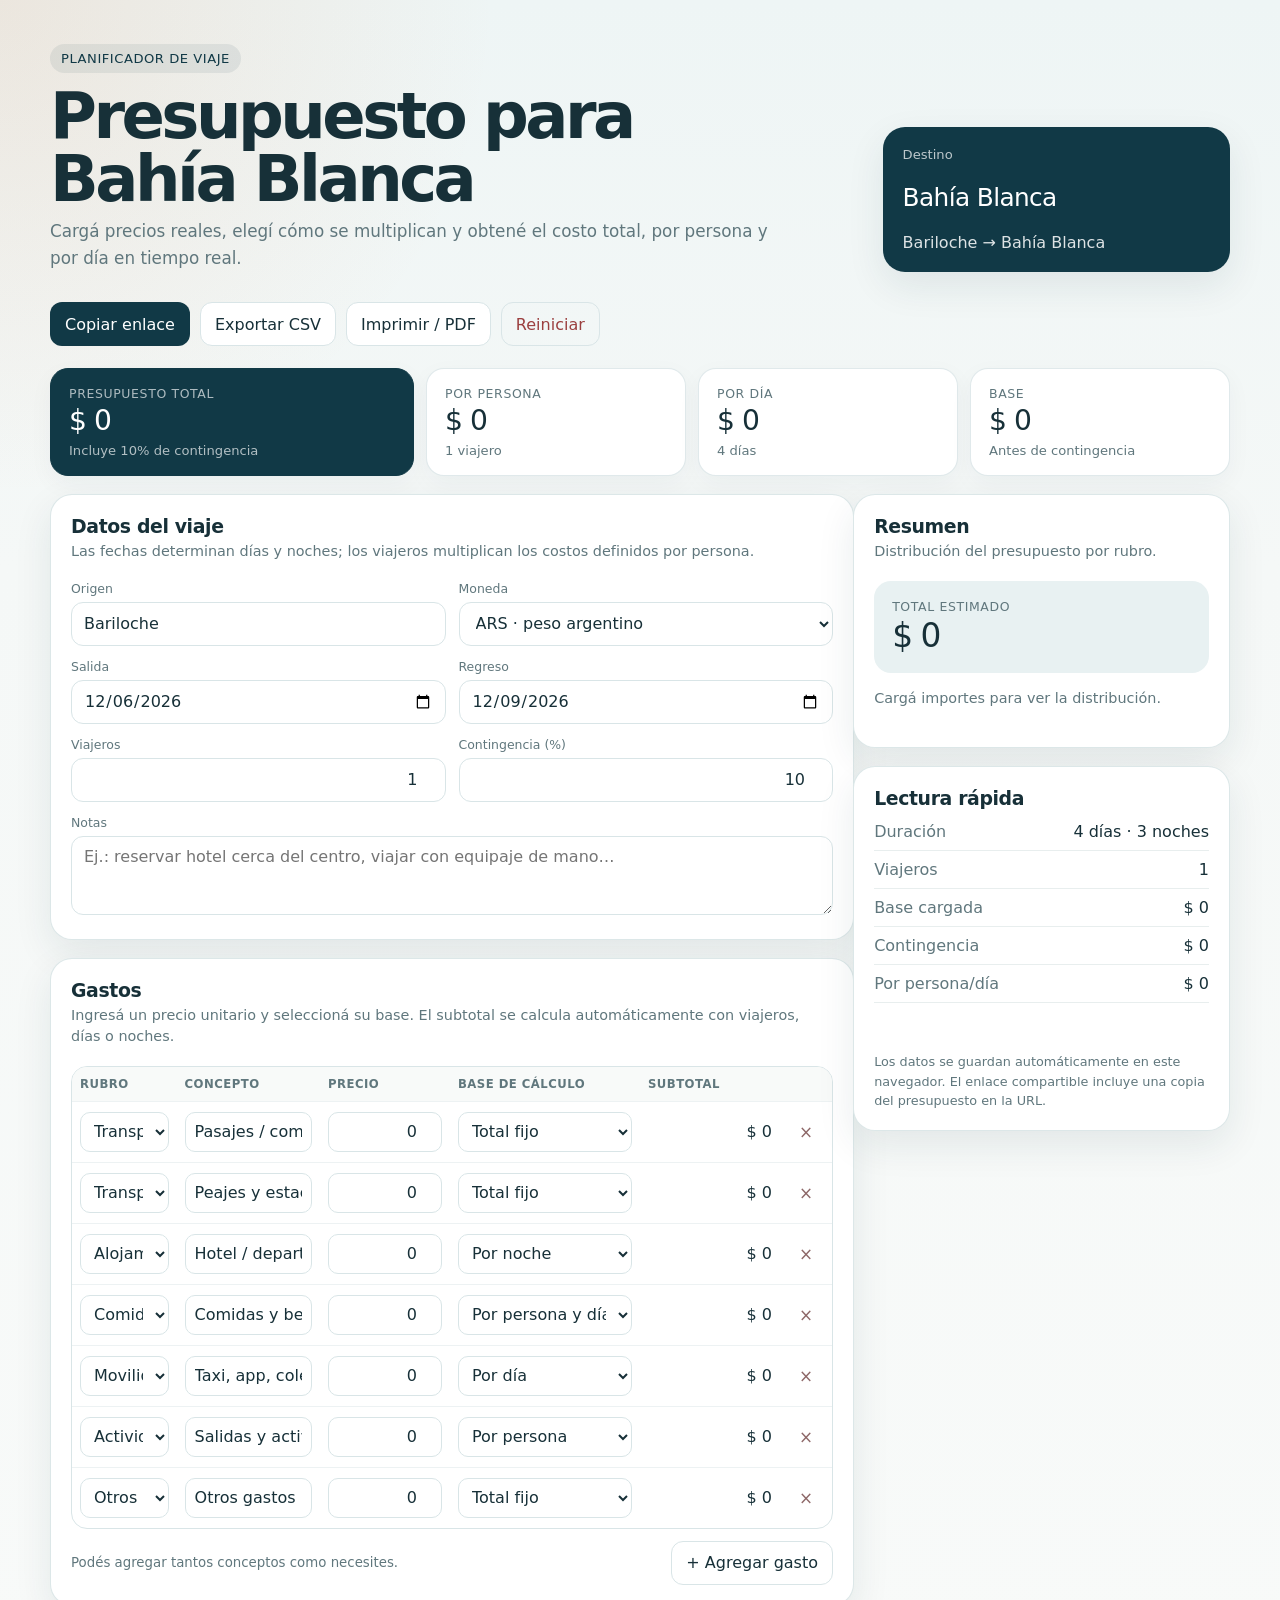
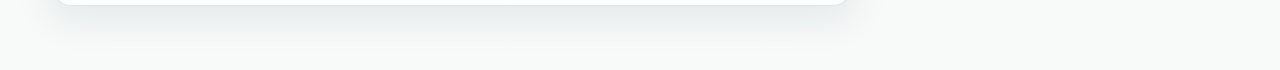
==== viaje-bahia-blanca/index.html @ 4566de20 "Add Bahía Blanca travel budget planner" ====
<!doctype html>
<html lang="es">
<head>
  <meta charset="utf-8" />
  <meta name="viewport" content="width=device-width, initial-scale=1" />
  <meta name="theme-color" content="#113946" />
  <title>Presupuesto de viaje · Bahía Blanca</title>
  <style>
    :root {
      --ink: #173038;
      --muted: #60777d;
      --line: #d9e5e7;
      --paper: #f5f8f7;
      --card: #ffffff;
      --brand: #113946;
      --accent: #d98244;
      --soft: #e8f1f2;
      --ok: #28745f;
      --danger: #9b3f3f;
      --shadow: 0 14px 38px rgba(17, 57, 70, .09);
      --radius: 22px;
    }
    * { box-sizing: border-box; }
    html { scroll-behavior: smooth; }
    body {
      margin: 0;
      font-family: Inter, ui-sans-serif, system-ui, -apple-system, BlinkMacSystemFont, "Segoe UI", sans-serif;
      color: var(--ink);
      background:
        radial-gradient(circle at 0 0, rgba(217,130,68,.13), transparent 31rem),
        linear-gradient(180deg, #eef5f5 0%, var(--paper) 34%, #f8faf9 100%);
      min-height: 100vh;
    }
    button, input, select, textarea { font: inherit; }
    button, input, select { min-height: 44px; }
    input, select, textarea {
      width: 100%;
      border: 1px solid var(--line);
      border-radius: 12px;
      padding: 10px 12px;
      color: var(--ink);
      background: #fff;
      outline: none;
      transition: border-color .15s ease, box-shadow .15s ease;
    }
    input:focus, select:focus, textarea:focus {
      border-color: #7ea7af;
      box-shadow: 0 0 0 3px rgba(126,167,175,.18);
    }
    input[type="number"] { text-align: right; }
    .page { width: min(1180px, calc(100% - 28px)); margin: 0 auto; }
    header { padding: 44px 0 26px; }
    .hero { display: grid; grid-template-columns: 1.4fr .6fr; gap: 22px; align-items: end; }
    .eyebrow { display: inline-flex; align-items: center; gap: 8px; padding: 7px 11px; border-radius: 999px; background: rgba(17,57,70,.08); color: var(--brand); font-size: .82rem; letter-spacing: .04em; text-transform: uppercase; }
    h1 { margin: 12px 0 8px; max-width: 760px; font-size: clamp(2.15rem, 5vw, 4.35rem); line-height: .98; letter-spacing: -.055em; font-weight: 720; }
    .lead { margin: 0; max-width: 730px; color: var(--muted); font-size: 1.05rem; line-height: 1.6; }
    .destination-card { background: var(--brand); color: white; border-radius: var(--radius); padding: 20px; min-height: 145px; display: flex; flex-direction: column; justify-content: space-between; box-shadow: var(--shadow); }
    .destination-card .small { color: rgba(255,255,255,.72); font-size: .82rem; }
    .destination-card .place { font-size: 1.55rem; letter-spacing: -.025em; }
    .destination-card .route { color: rgba(255,255,255,.86); }
    .toolbar { display: flex; flex-wrap: wrap; gap: 10px; margin: 4px 0 22px; }
    .btn { border: 1px solid transparent; border-radius: 12px; padding: 10px 14px; cursor: pointer; background: var(--brand); color: #fff; transition: transform .12s ease, opacity .12s ease, background .12s ease; }
    .btn:hover { transform: translateY(-1px); }
    .btn.secondary { background: #fff; color: var(--ink); border-color: var(--line); }
    .btn.ghost { background: transparent; color: var(--muted); border-color: var(--line); }
    .btn.danger { color: var(--danger); }
    main { padding-bottom: 64px; }
    .summary-grid { display: grid; grid-template-columns: 1.4fr repeat(3, 1fr); gap: 12px; margin-bottom: 18px; }
    .metric { background: var(--card); border: 1px solid rgba(217,229,231,.82); border-radius: 18px; padding: 17px 18px; box-shadow: 0 8px 24px rgba(17,57,70,.045); }
    .metric.primary { background: var(--brand); color: white; border-color: var(--brand); }
    .metric .label { font-size: .78rem; color: var(--muted); margin-bottom: 5px; text-transform: uppercase; letter-spacing: .05em; }
    .metric.primary .label { color: rgba(255,255,255,.66); }
    .metric .value { font-size: clamp(1.35rem, 2.2vw, 2rem); letter-spacing: -.035em; line-height: 1.1; font-variant-numeric: tabular-nums; }
    .metric .sub { margin-top: 6px; color: var(--muted); font-size: .82rem; }
    .metric.primary .sub { color: rgba(255,255,255,.68); }
    .layout { display: grid; grid-template-columns: minmax(0, 1.5fr) minmax(300px, .72fr); gap: 18px; align-items: start; }
    .stack { display: grid; gap: 18px; }
    .panel { background: var(--card); border: 1px solid rgba(217,229,231,.92); border-radius: var(--radius); padding: 20px; box-shadow: var(--shadow); }
    .panel h2 { margin: 0 0 4px; font-size: 1.18rem; letter-spacing: -.02em; }
    .panel .hint { margin: 0 0 18px; color: var(--muted); font-size: .9rem; line-height: 1.5; }
    .form-grid { display: grid; grid-template-columns: repeat(2, minmax(0, 1fr)); gap: 13px; }
    .field label { display: block; margin: 0 0 6px; font-size: .78rem; color: var(--muted); }
    .field.full { grid-column: 1 / -1; }
    .expense-table { overflow-x: auto; border: 1px solid var(--line); border-radius: 16px; }
    table { border-collapse: collapse; width: 100%; min-width: 760px; }
    th, td { padding: 10px 8px; border-bottom: 1px solid #edf2f3; vertical-align: middle; }
    th { text-align: left; color: var(--muted); font-size: .73rem; letter-spacing: .04em; text-transform: uppercase; background: #f8faf9; }
    tbody tr:last-child td { border-bottom: 0; }
    td.amount { width: 130px; }
    td.base { width: 190px; }
    td.result { width: 140px; text-align: right; font-variant-numeric: tabular-nums; white-space: nowrap; }
    td.remove { width: 48px; text-align: center; }
    .row-input { min-height: 40px; padding: 8px 9px; border-radius: 10px; }
    .remove-btn { width: 36px; height: 36px; min-height: 36px; border: 0; border-radius: 10px; background: transparent; color: #8d6767; cursor: pointer; font-size: 1.05rem; }
    .remove-btn:hover { background: #fff1f1; }
    .category-row { display: grid; grid-template-columns: 1fr auto; align-items: center; gap: 10px; padding: 9px 0; border-bottom: 1px solid #edf2f3; }
    .category-row:last-child { border-bottom: 0; }
    .category-label { display: flex; gap: 9px; align-items: center; }
    .dot { width: 8px; height: 8px; border-radius: 50%; background: var(--accent); flex: 0 0 auto; }
    .category-amount { font-variant-numeric: tabular-nums; }
    .sticky { position: sticky; top: 14px; }
    .total-block { padding: 18px; border-radius: 17px; background: var(--soft); margin-bottom: 15px; }
    .total-block .caption { color: var(--muted); font-size: .78rem; text-transform: uppercase; letter-spacing: .05em; }
    .total-block .big { margin-top: 3px; font-size: 2.05rem; letter-spacing: -.045em; font-variant-numeric: tabular-nums; }
    .split { display: flex; justify-content: space-between; gap: 14px; padding: 9px 0; border-bottom: 1px solid #e8eeee; }
    .split:last-child { border-bottom: 0; }
    .split span:first-child { color: var(--muted); }
    .split span:last-child { text-align: right; font-variant-numeric: tabular-nums; }
    .status { margin-top: 12px; min-height: 21px; color: var(--ok); font-size: .82rem; }
    .footnote { margin: 16px 0 0; color: var(--muted); font-size: .8rem; line-height: 1.5; }
    .add-row { display: flex; justify-content: space-between; gap: 10px; align-items: center; margin-top: 12px; }
    .add-row small { color: var(--muted); }
    @media (max-width: 860px) {
      header { padding-top: 28px; }
      .hero, .layout { grid-template-columns: 1fr; }
      .summary-grid { grid-template-columns: repeat(2, 1fr); }
      .metric.primary { grid-column: span 2; }
      .sticky { position: static; }
      .destination-card { min-height: 120px; }
    }
    @media (max-width: 560px) {
      .page { width: min(100% - 18px, 1180px); }
      .summary-grid { grid-template-columns: 1fr 1fr; gap: 8px; }
      .metric { padding: 14px; }
      .panel { padding: 15px; border-radius: 18px; }
      .form-grid { grid-template-columns: 1fr; }
      .field.full { grid-column: auto; }
      h1 { font-size: 2.55rem; }
      .toolbar { display: grid; grid-template-columns: repeat(2, 1fr); }
      .toolbar .btn { width: 100%; }
    }
    @media print {
      body { background: white; }
      header { padding-top: 12px; }
      .page { width: 100%; }
      .toolbar, .add-row, .remove { display: none !important; }
      .panel, .metric, .destination-card { box-shadow: none; break-inside: avoid; }
      .layout { grid-template-columns: 1.45fr .75fr; }
      .sticky { position: static; }
    }
  </style>
</head>
<body>
  <header class="page">
    <div class="hero">
      <div>
        <div class="eyebrow">Planificador de viaje</div>
        <h1>Presupuesto para Bahía Blanca</h1>
        <p class="lead">Cargá precios reales, elegí cómo se multiplican y obtené el costo total, por persona y por día en tiempo real.</p>
      </div>
      <div class="destination-card" aria-label="Destino del viaje">
        <span class="small">Destino</span>
        <span class="place">Bahía Blanca</span>
        <span class="route" id="routePreview">Bariloche → Bahía Blanca</span>
      </div>
    </div>
  </header>
  <main class="page">
    <div class="toolbar" aria-label="Acciones del presupuesto">
      <button class="btn" id="shareBtn" type="button">Copiar enlace</button>
      <button class="btn secondary" id="exportBtn" type="button">Exportar CSV</button>
      <button class="btn secondary" id="printBtn" type="button">Imprimir / PDF</button>
      <button class="btn ghost danger" id="resetBtn" type="button">Reiniciar</button>
    </div>
    <section class="summary-grid" aria-label="Resumen rápido">
      <div class="metric primary"><div class="label">Presupuesto total</div><div class="value" id="summaryTotal">$ 0</div><div class="sub" id="summaryContingency">Incluye 10% de contingencia</div></div>
      <div class="metric"><div class="label">Por persona</div><div class="value" id="summaryPerPerson">$ 0</div><div class="sub" id="summaryPeople">1 viajero</div></div>
      <div class="metric"><div class="label">Por día</div><div class="value" id="summaryPerDay">$ 0</div><div class="sub" id="summaryDays">1 día</div></div>
      <div class="metric"><div class="label">Base</div><div class="value" id="summaryBase">$ 0</div><div class="sub">Antes de contingencia</div></div>
    </section>
    <div class="layout">
      <div class="stack">
        <section class="panel">
          <h2>Datos del viaje</h2>
          <p class="hint">Las fechas determinan días y noches; los viajeros multiplican los costos definidos por persona.</p>
          <div class="form-grid">
            <div class="field"><label for="origin">Origen</label><input id="origin" value="Bariloche" autocomplete="off" /></div>
            <div class="field"><label for="currency">Moneda</label><select id="currency"><option value="ARS">ARS · peso argentino</option><option value="USD">USD · dólar</option></select></div>
            <div class="field"><label for="startDate">Salida</label><input id="startDate" type="date" /></div>
            <div class="field"><label for="endDate">Regreso</label><input id="endDate" type="date" /></div>
            <div class="field"><label for="travelers">Viajeros</label><input id="travelers" type="number" min="1" step="1" value="1" /></div>
            <div class="field"><label for="contingency">Contingencia (%)</label><input id="contingency" type="number" min="0" max="100" step="1" value="10" /></div>
            <div class="field full"><label for="notes">Notas</label><textarea id="notes" rows="3" placeholder="Ej.: reservar hotel cerca del centro, viajar con equipaje de mano…"></textarea></div>
          </div>
        </section>
        <section class="panel">
          <h2>Gastos</h2>
          <p class="hint">Ingresá un precio unitario y seleccioná su base. El subtotal se calcula automáticamente con viajeros, días o noches.</p>
          <div class="expense-table"><table><thead><tr><th>Rubro</th><th>Concepto</th><th>Precio</th><th>Base de cálculo</th><th>Subtotal</th><th aria-label="Eliminar"></th></tr></thead><tbody id="expenseBody"></tbody></table></div>
          <div class="add-row"><small>Podés agregar tantos conceptos como necesites.</small><button class="btn secondary" id="addExpenseBtn" type="button">+ Agregar gasto</button></div>
        </section>
      </div>
      <aside class="stack sticky">
        <section class="panel">
          <h2>Resumen</h2><p class="hint">Distribución del presupuesto por rubro.</p>
          <div class="total-block"><div class="caption">Total estimado</div><div class="big" id="sideTotal">$ 0</div></div>
          <div id="categoryBreakdown"></div>
        </section>
        <section class="panel">
          <h2>Lectura rápida</h2>
          <div class="split"><span>Duración</span><span id="durationText">1 día · 0 noches</span></div>
          <div class="split"><span>Viajeros</span><span id="peopleText">1</span></div>
          <div class="split"><span>Base cargada</span><span id="baseText">$ 0</span></div>
          <div class="split"><span>Contingencia</span><span id="contingencyText">$ 0</span></div>
          <div class="split"><span>Por persona/día</span><span id="perPersonDayText">$ 0</span></div>
          <div class="status" id="status" role="status" aria-live="polite"></div>
          <p class="footnote">Los datos se guardan automáticamente en este navegador. El enlace compartible incluye una copia del presupuesto en la URL.</p>
        </section>
      </aside>
    </div>
  </main>
  <script>
    (() => {
      const STORAGE_KEY = 'bahiaBudgetV1';
      const CATEGORIES = ['Transporte', 'Alojamiento', 'Comidas', 'Movilidad local', 'Actividades', 'Compras', 'Otros'];
      const BASES = [['total', 'Total fijo'], ['person', 'Por persona'], ['day', 'Por día'], ['night', 'Por noche'], ['personDay', 'Por persona y día'], ['personNight', 'Por persona y noche']];
      const defaultExpenses = () => [
        item('Transporte', 'Pasajes / combustible ida y vuelta', 0, 'total'), item('Transporte', 'Peajes y estacionamiento', 0, 'total'),
        item('Alojamiento', 'Hotel / departamento', 0, 'night'), item('Comidas', 'Comidas y bebidas', 0, 'personDay'),
        item('Movilidad local', 'Taxi, app, colectivo o combustible', 0, 'day'), item('Actividades', 'Salidas y actividades', 0, 'person'), item('Otros', 'Otros gastos', 0, 'total')
      ];
      function item(category, name, price, basis) { return { id: cryptoId(), category, name, price, basis }; }
      function cryptoId() { if (window.crypto && crypto.getRandomValues) { const arr = new Uint32Array(2); crypto.getRandomValues(arr); return [...arr].map(n => n.toString(36)).join(''); } return Math.random().toString(36).slice(2) + Date.now().toString(36); }
      function isoLocal(date) { const y = date.getFullYear(); const m = String(date.getMonth() + 1).padStart(2, '0'); const d = String(date.getDate()).padStart(2, '0'); return `${y}-${m}-${d}`; }
      function makeDefaultState() { const start = new Date(); const end = new Date(); end.setDate(end.getDate() + 3); return { origin: 'Bariloche', destination: 'Bahía Blanca', currency: 'ARS', startDate: isoLocal(start), endDate: isoLocal(end), travelers: 1, contingency: 10, notes: '', expenses: defaultExpenses() }; }
      let state = loadState();
      const el = id => document.getElementById(id);
      const refs = { origin: el('origin'), currency: el('currency'), startDate: el('startDate'), endDate: el('endDate'), travelers: el('travelers'), contingency: el('contingency'), notes: el('notes'), body: el('expenseBody'), status: el('status') };
      function parseSharedState() { if (!location.hash.startsWith('#b=')) return null; try { const encoded = location.hash.slice(3).replace(/-/g, '+').replace(/_/g, '/'); const json = decodeURIComponent(escape(atob(encoded))); return sanitizeState(JSON.parse(json)); } catch { return null; } }
      function loadState() { const shared = parseSharedState(); if (shared) return shared; try { const saved = localStorage.getItem(STORAGE_KEY); if (saved) return sanitizeState(JSON.parse(saved)); } catch {} return makeDefaultState(); }
      function sanitizeState(raw) { const d = makeDefaultState(); if (!raw || typeof raw !== 'object') return d; const expenses = Array.isArray(raw.expenses) ? raw.expenses.map(x => ({ id: String(x.id || cryptoId()), category: CATEGORIES.includes(x.category) ? x.category : 'Otros', name: String(x.name || 'Gasto'), price: Math.max(0, finite(x.price, 0)), basis: BASES.some(b => b[0] === x.basis) ? x.basis : 'total' })) : d.expenses; return { origin: String(raw.origin || d.origin), destination: 'Bahía Blanca', currency: raw.currency === 'USD' ? 'USD' : 'ARS', startDate: validDateString(raw.startDate) ? raw.startDate : d.startDate, endDate: validDateString(raw.endDate) ? raw.endDate : d.endDate, travelers: Math.max(1, Math.round(finite(raw.travelers, 1))), contingency: Math.min(100, Math.max(0, finite(raw.contingency, 10))), notes: String(raw.notes || ''), expenses }; }
      function validDateString(v) { return /^\d{4}-\d{2}-\d{2}$/.test(String(v || '')); }
      function finite(v, fallback) { const n = Number(v); return Number.isFinite(n) ? n : fallback; }
      function tripUnits() { const start = new Date(`${state.startDate}T12:00:00`); const end = new Date(`${state.endDate}T12:00:00`); let nights = Math.round((end - start) / 86400000); if (!Number.isFinite(nights) || nights < 0) nights = 0; return { nights, days: Math.max(1, nights + 1), travelers: Math.max(1, state.travelers) }; }
      function multiplier(basis, units) { return ({ total: 1, person: units.travelers, day: units.days, night: units.nights, personDay: units.travelers * units.days, personNight: units.travelers * units.nights })[basis] ?? 1; }
      function calculate() { const units = tripUnits(); const rows = state.expenses.map(x => ({ ...x, subtotal: finite(x.price, 0) * multiplier(x.basis, units) })); const base = rows.reduce((s, x) => s + x.subtotal, 0); const contingencyAmount = base * (state.contingency / 100); const total = base + contingencyAmount; const categories = Object.fromEntries(CATEGORIES.map(c => [c, 0])); rows.forEach(x => categories[x.category] += x.subtotal); return { units, rows, base, contingencyAmount, total, categories }; }
      function formatMoney(value) { return new Intl.NumberFormat('es-AR', { style: 'currency', currency: state.currency, maximumFractionDigits: state.currency === 'ARS' ? 0 : 2 }).format(finite(value, 0)); }
      function escapeHtml(s) { return String(s).replace(/[&<>'"]/g, ch => ({'&':'&amp;','<':'&lt;','>':'&gt;',"'":'&#39;','"':'&quot;'}[ch])); }
      function option(value, label, selected) { return `<option value="${value}"${value === selected ? ' selected' : ''}>${label}</option>`; }
      function renderExpenses() { refs.body.innerHTML = state.expenses.map(x => `<tr data-id="${escapeHtml(x.id)}"><td><select class="row-input category">${CATEGORIES.map(c => option(c, c, x.category)).join('')}</select></td><td><input class="row-input name" value="${escapeHtml(x.name)}" aria-label="Concepto" /></td><td class="amount"><input class="row-input price" type="number" min="0" step="0.01" inputmode="decimal" value="${finite(x.price, 0)}" aria-label="Precio unitario" /></td><td class="base"><select class="row-input basis">${BASES.map(([v,l]) => option(v,l,x.basis)).join('')}</select></td><td class="result" data-subtotal="${escapeHtml(x.id)}">${formatMoney(0)}</td><td class="remove"><button class="remove-btn" data-remove="${escapeHtml(x.id)}" type="button" aria-label="Eliminar ${escapeHtml(x.name)}">×</button></td></tr>`).join(''); }
      function renderAll() { refs.origin.value = state.origin; refs.currency.value = state.currency; refs.startDate.value = state.startDate; refs.endDate.value = state.endDate; refs.travelers.value = state.travelers; refs.contingency.value = state.contingency; refs.notes.value = state.notes; el('routePreview').textContent = `${state.origin || 'Origen'} → Bahía Blanca`; renderExpenses(); updateTotals(); }
      function updateTotals() { const c = calculate(); c.rows.forEach(x => { const node = document.querySelector(`[data-subtotal="${CSS.escape(x.id)}"]`); if (node) node.textContent = formatMoney(x.subtotal); }); el('summaryTotal').textContent = formatMoney(c.total); el('summaryPerPerson').textContent = formatMoney(c.total / c.units.travelers); el('summaryPerDay').textContent = formatMoney(c.total / c.units.days); el('summaryBase').textContent = formatMoney(c.base); el('summaryContingency').textContent = `Incluye ${state.contingency}% de contingencia`; el('summaryPeople').textContent = `${c.units.travelers} ${c.units.travelers === 1 ? 'viajero' : 'viajeros'}`; el('summaryDays').textContent = `${c.units.days} ${c.units.days === 1 ? 'día' : 'días'}`; el('sideTotal').textContent = formatMoney(c.total); el('durationText').textContent = `${c.units.days} ${c.units.days === 1 ? 'día' : 'días'} · ${c.units.nights} ${c.units.nights === 1 ? 'noche' : 'noches'}`; el('peopleText').textContent = String(c.units.travelers); el('baseText').textContent = formatMoney(c.base); el('contingencyText').textContent = formatMoney(c.contingencyAmount); el('perPersonDayText').textContent = formatMoney(c.total / (c.units.travelers * c.units.days)); el('categoryBreakdown').innerHTML = Object.entries(c.categories).filter(([,v]) => v > 0).sort((a,b) => b[1] - a[1]).map(([cat, val]) => `<div class="category-row"><div class="category-label"><span class="dot"></span><span>${escapeHtml(cat)}</span></div><span class="category-amount">${formatMoney(val)}</span></div>`).join('') || '<p class="hint">Cargá importes para ver la distribución.</p>'; save(); }
      function syncTopFields() { state.origin = refs.origin.value.trim(); state.currency = refs.currency.value; state.startDate = refs.startDate.value || state.startDate; state.endDate = refs.endDate.value || state.endDate; state.travelers = Math.max(1, Math.round(finite(refs.travelers.value, 1))); state.contingency = Math.min(100, Math.max(0, finite(refs.contingency.value, 0))); state.notes = refs.notes.value; if (state.endDate < state.startDate) state.endDate = state.startDate; refs.endDate.value = state.endDate; el('routePreview').textContent = `${state.origin || 'Origen'} → Bahía Blanca`; updateTotals(); }
      function save() { try { localStorage.setItem(STORAGE_KEY, JSON.stringify(state)); } catch {} }
      function flash(text) { refs.status.textContent = text; clearTimeout(flash.t); flash.t = setTimeout(() => refs.status.textContent = '', 2600); }
      ['origin','currency','startDate','endDate','travelers','contingency','notes'].forEach(id => { el(id).addEventListener(id === 'notes' || id === 'origin' ? 'input' : 'change', syncTopFields); });
      refs.body.addEventListener('input', handleExpenseChange); refs.body.addEventListener('change', handleExpenseChange);
      refs.body.addEventListener('click', e => { const id = e.target.dataset.remove; if (!id) return; state.expenses = state.expenses.filter(x => x.id !== id); renderExpenses(); updateTotals(); });
      function handleExpenseChange(e) { const row = e.target.closest('tr[data-id]'); if (!row) return; const x = state.expenses.find(v => v.id === row.dataset.id); if (!x) return; if (e.target.classList.contains('category')) x.category = e.target.value; if (e.target.classList.contains('name')) x.name = e.target.value; if (e.target.classList.contains('price')) x.price = Math.max(0, finite(e.target.value, 0)); if (e.target.classList.contains('basis')) x.basis = e.target.value; updateTotals(); }
      el('addExpenseBtn').addEventListener('click', () => { state.expenses.push(item('Otros', 'Nuevo gasto', 0, 'total')); renderExpenses(); updateTotals(); const last = refs.body.querySelector('tr:last-child .name'); if (last) { last.focus(); last.select(); } });
      el('resetBtn').addEventListener('click', () => { if (!confirm('¿Reiniciar el presupuesto completo?')) return; state = makeDefaultState(); history.replaceState(null, '', location.pathname + location.search); renderAll(); flash('Presupuesto reiniciado'); });
      el('printBtn').addEventListener('click', () => window.print()); el('exportBtn').addEventListener('click', exportCsv); el('shareBtn').addEventListener('click', shareBudget);
      async function shareBudget() { const json = JSON.stringify(state); const encoded = btoa(unescape(encodeURIComponent(json))).replace(/\+/g, '-').replace(/\//g, '_').replace(/=+$/, ''); const url = `${location.origin}${location.pathname}#b=${encoded}`; try { await navigator.clipboard.writeText(url); flash('Enlace copiado'); } catch { prompt('Copiá este enlace:', url); } }
      function csvCell(v) { const s = String(v ?? ''); return /[;"\n]/.test(s) ? `"${s.replace(/"/g,'""')}"` : s; }
      function exportCsv() { const c = calculate(); const lines = [['Presupuesto de viaje a Bahía Blanca'], ['Origen', state.origin], ['Salida', state.startDate], ['Regreso', state.endDate], ['Viajeros', c.units.travelers], ['Días', c.units.days], ['Noches', c.units.nights], ['Moneda', state.currency], [], ['Rubro','Concepto','Precio unitario','Base','Subtotal'], ...c.rows.map(x => [x.category, x.name, x.price, BASES.find(b => b[0] === x.basis)?.[1] || x.basis, x.subtotal]), [], ['Base', c.base], ['Contingencia %', state.contingency], ['Contingencia', c.contingencyAmount], ['TOTAL', c.total], [], ['Notas', state.notes]]; const csv = '\ufeff' + lines.map(r => r.map(csvCell).join(';')).join('\n'); const blob = new Blob([csv], {type:'text/csv;charset=utf-8'}); const a = document.createElement('a'); a.href = URL.createObjectURL(blob); a.download = 'presupuesto-bahia-blanca.csv'; a.click(); setTimeout(() => URL.revokeObjectURL(a.href), 500); flash('CSV exportado'); }
      renderAll(); if (location.hash.startsWith('#b=')) flash('Presupuesto compartido cargado');
    })();
  </script>
</body>
</html>
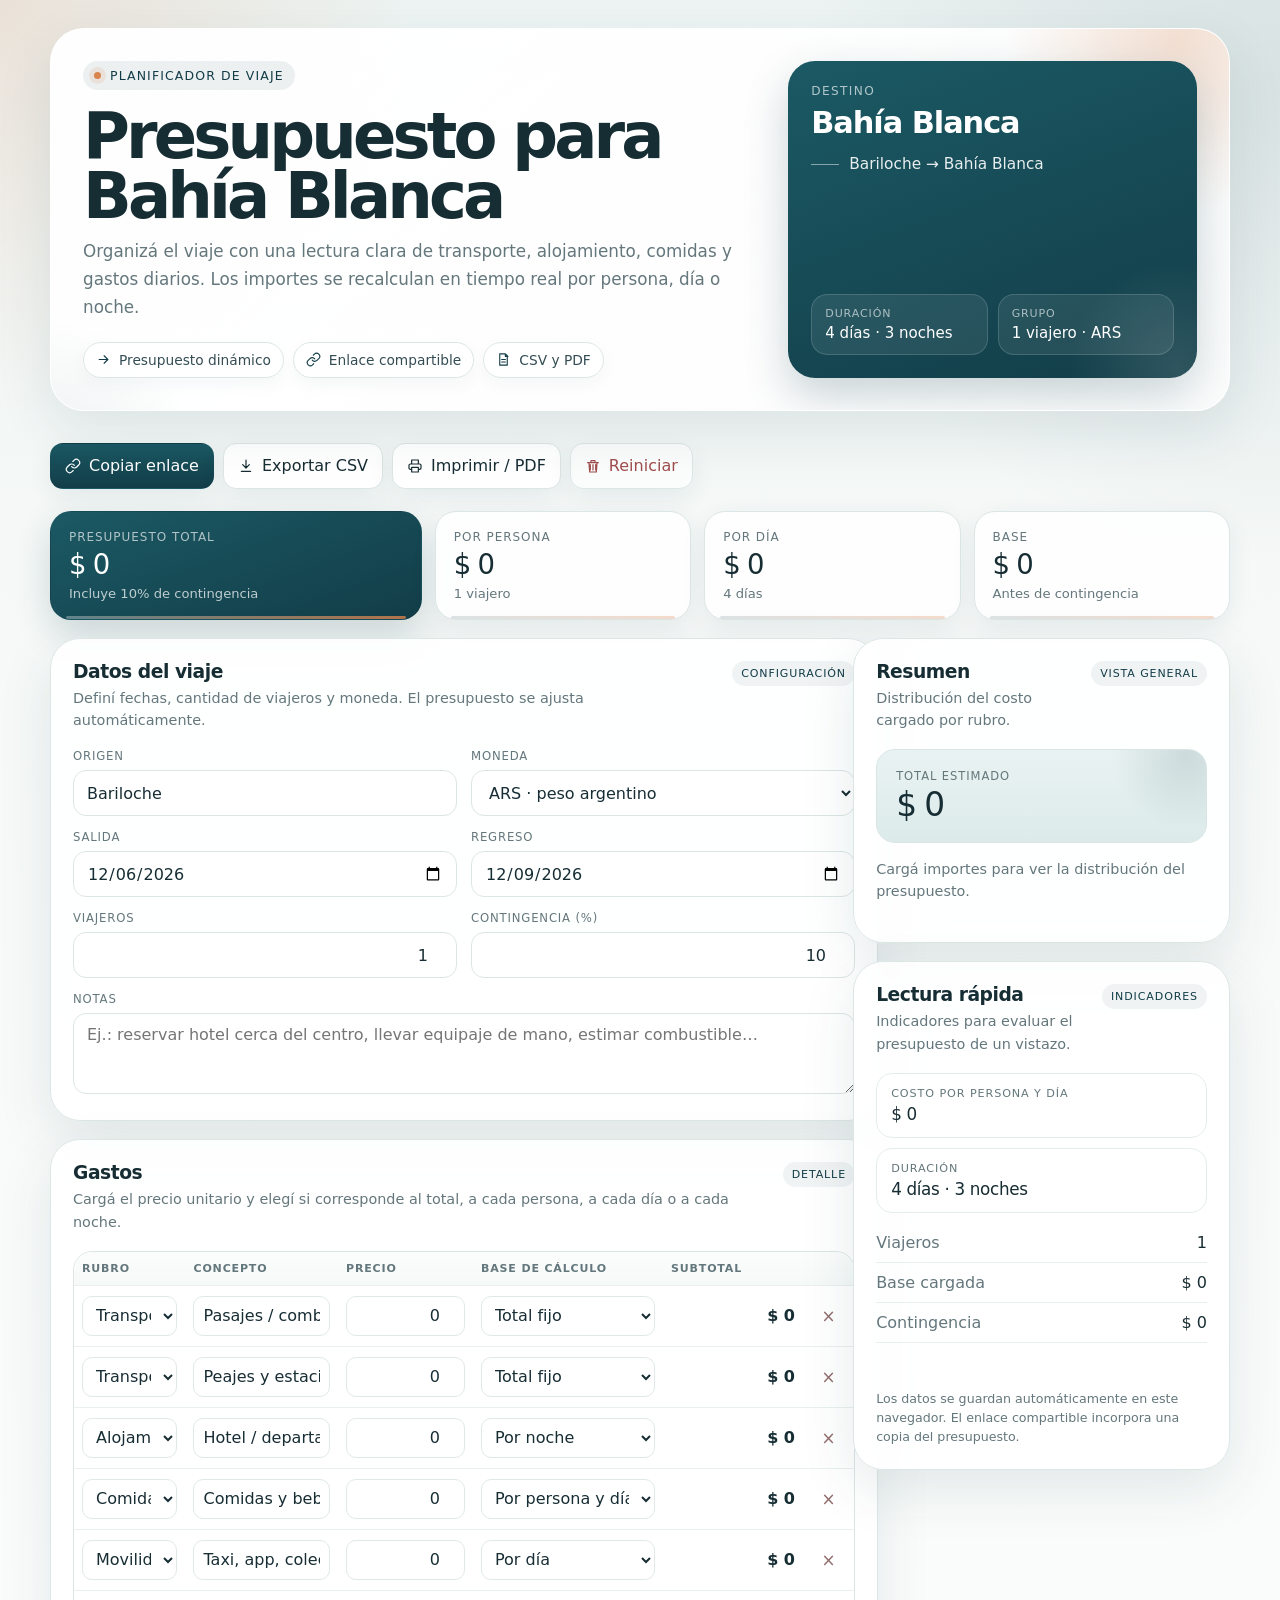
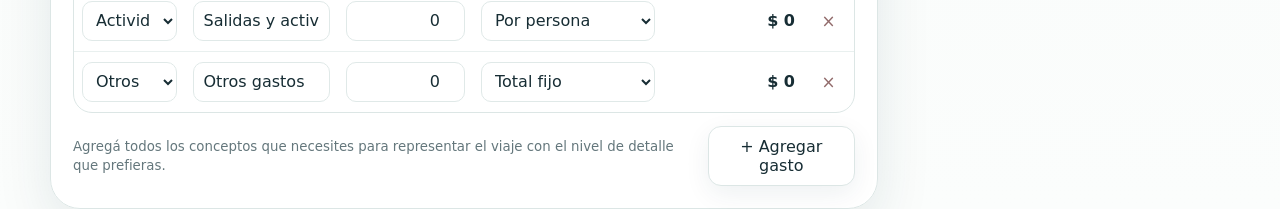
==== commit 1214575a: "Redesign Bahía Blanca travel budget planner" ====
--- a/viaje-bahia-blanca/index.html
+++ b/viaje-bahia-blanca/index.html
@@ -3,176 +3,61 @@
 <head>
   <meta charset="utf-8" />
   <meta name="viewport" content="width=device-width, initial-scale=1" />
-  <meta name="theme-color" content="#113946" />
+  <meta name="theme-color" content="#123d48" />
+  <meta name="description" content="Planificador visual de presupuesto para un viaje a Bahía Blanca." />
   <title>Presupuesto de viaje · Bahía Blanca</title>
-  <style>
-    :root {
-      --ink: #173038;
-      --muted: #60777d;
-      --line: #d9e5e7;
-      --paper: #f5f8f7;
-      --card: #ffffff;
-      --brand: #113946;
-      --accent: #d98244;
-      --soft: #e8f1f2;
-      --ok: #28745f;
-      --danger: #9b3f3f;
-      --shadow: 0 14px 38px rgba(17, 57, 70, .09);
-      --radius: 22px;
-    }
-    * { box-sizing: border-box; }
-    html { scroll-behavior: smooth; }
-    body {
-      margin: 0;
-      font-family: Inter, ui-sans-serif, system-ui, -apple-system, BlinkMacSystemFont, "Segoe UI", sans-serif;
-      color: var(--ink);
-      background:
-        radial-gradient(circle at 0 0, rgba(217,130,68,.13), transparent 31rem),
-        linear-gradient(180deg, #eef5f5 0%, var(--paper) 34%, #f8faf9 100%);
-      min-height: 100vh;
-    }
-    button, input, select, textarea { font: inherit; }
-    button, input, select { min-height: 44px; }
-    input, select, textarea {
-      width: 100%;
-      border: 1px solid var(--line);
-      border-radius: 12px;
-      padding: 10px 12px;
-      color: var(--ink);
-      background: #fff;
-      outline: none;
-      transition: border-color .15s ease, box-shadow .15s ease;
-    }
-    input:focus, select:focus, textarea:focus {
-      border-color: #7ea7af;
-      box-shadow: 0 0 0 3px rgba(126,167,175,.18);
-    }
-    input[type="number"] { text-align: right; }
-    .page { width: min(1180px, calc(100% - 28px)); margin: 0 auto; }
-    header { padding: 44px 0 26px; }
-    .hero { display: grid; grid-template-columns: 1.4fr .6fr; gap: 22px; align-items: end; }
-    .eyebrow { display: inline-flex; align-items: center; gap: 8px; padding: 7px 11px; border-radius: 999px; background: rgba(17,57,70,.08); color: var(--brand); font-size: .82rem; letter-spacing: .04em; text-transform: uppercase; }
-    h1 { margin: 12px 0 8px; max-width: 760px; font-size: clamp(2.15rem, 5vw, 4.35rem); line-height: .98; letter-spacing: -.055em; font-weight: 720; }
-    .lead { margin: 0; max-width: 730px; color: var(--muted); font-size: 1.05rem; line-height: 1.6; }
-    .destination-card { background: var(--brand); color: white; border-radius: var(--radius); padding: 20px; min-height: 145px; display: flex; flex-direction: column; justify-content: space-between; box-shadow: var(--shadow); }
-    .destination-card .small { color: rgba(255,255,255,.72); font-size: .82rem; }
-    .destination-card .place { font-size: 1.55rem; letter-spacing: -.025em; }
-    .destination-card .route { color: rgba(255,255,255,.86); }
-    .toolbar { display: flex; flex-wrap: wrap; gap: 10px; margin: 4px 0 22px; }
-    .btn { border: 1px solid transparent; border-radius: 12px; padding: 10px 14px; cursor: pointer; background: var(--brand); color: #fff; transition: transform .12s ease, opacity .12s ease, background .12s ease; }
-    .btn:hover { transform: translateY(-1px); }
-    .btn.secondary { background: #fff; color: var(--ink); border-color: var(--line); }
-    .btn.ghost { background: transparent; color: var(--muted); border-color: var(--line); }
-    .btn.danger { color: var(--danger); }
-    main { padding-bottom: 64px; }
-    .summary-grid { display: grid; grid-template-columns: 1.4fr repeat(3, 1fr); gap: 12px; margin-bottom: 18px; }
-    .metric { background: var(--card); border: 1px solid rgba(217,229,231,.82); border-radius: 18px; padding: 17px 18px; box-shadow: 0 8px 24px rgba(17,57,70,.045); }
-    .metric.primary { background: var(--brand); color: white; border-color: var(--brand); }
-    .metric .label { font-size: .78rem; color: var(--muted); margin-bottom: 5px; text-transform: uppercase; letter-spacing: .05em; }
-    .metric.primary .label { color: rgba(255,255,255,.66); }
-    .metric .value { font-size: clamp(1.35rem, 2.2vw, 2rem); letter-spacing: -.035em; line-height: 1.1; font-variant-numeric: tabular-nums; }
-    .metric .sub { margin-top: 6px; color: var(--muted); font-size: .82rem; }
-    .metric.primary .sub { color: rgba(255,255,255,.68); }
-    .layout { display: grid; grid-template-columns: minmax(0, 1.5fr) minmax(300px, .72fr); gap: 18px; align-items: start; }
-    .stack { display: grid; gap: 18px; }
-    .panel { background: var(--card); border: 1px solid rgba(217,229,231,.92); border-radius: var(--radius); padding: 20px; box-shadow: var(--shadow); }
-    .panel h2 { margin: 0 0 4px; font-size: 1.18rem; letter-spacing: -.02em; }
-    .panel .hint { margin: 0 0 18px; color: var(--muted); font-size: .9rem; line-height: 1.5; }
-    .form-grid { display: grid; grid-template-columns: repeat(2, minmax(0, 1fr)); gap: 13px; }
-    .field label { display: block; margin: 0 0 6px; font-size: .78rem; color: var(--muted); }
-    .field.full { grid-column: 1 / -1; }
-    .expense-table { overflow-x: auto; border: 1px solid var(--line); border-radius: 16px; }
-    table { border-collapse: collapse; width: 100%; min-width: 760px; }
-    th, td { padding: 10px 8px; border-bottom: 1px solid #edf2f3; vertical-align: middle; }
-    th { text-align: left; color: var(--muted); font-size: .73rem; letter-spacing: .04em; text-transform: uppercase; background: #f8faf9; }
-    tbody tr:last-child td { border-bottom: 0; }
-    td.amount { width: 130px; }
-    td.base { width: 190px; }
-    td.result { width: 140px; text-align: right; font-variant-numeric: tabular-nums; white-space: nowrap; }
-    td.remove { width: 48px; text-align: center; }
-    .row-input { min-height: 40px; padding: 8px 9px; border-radius: 10px; }
-    .remove-btn { width: 36px; height: 36px; min-height: 36px; border: 0; border-radius: 10px; background: transparent; color: #8d6767; cursor: pointer; font-size: 1.05rem; }
-    .remove-btn:hover { background: #fff1f1; }
-    .category-row { display: grid; grid-template-columns: 1fr auto; align-items: center; gap: 10px; padding: 9px 0; border-bottom: 1px solid #edf2f3; }
-    .category-row:last-child { border-bottom: 0; }
-    .category-label { display: flex; gap: 9px; align-items: center; }
-    .dot { width: 8px; height: 8px; border-radius: 50%; background: var(--accent); flex: 0 0 auto; }
-    .category-amount { font-variant-numeric: tabular-nums; }
-    .sticky { position: sticky; top: 14px; }
-    .total-block { padding: 18px; border-radius: 17px; background: var(--soft); margin-bottom: 15px; }
-    .total-block .caption { color: var(--muted); font-size: .78rem; text-transform: uppercase; letter-spacing: .05em; }
-    .total-block .big { margin-top: 3px; font-size: 2.05rem; letter-spacing: -.045em; font-variant-numeric: tabular-nums; }
-    .split { display: flex; justify-content: space-between; gap: 14px; padding: 9px 0; border-bottom: 1px solid #e8eeee; }
-    .split:last-child { border-bottom: 0; }
-    .split span:first-child { color: var(--muted); }
-    .split span:last-child { text-align: right; font-variant-numeric: tabular-nums; }
-    .status { margin-top: 12px; min-height: 21px; color: var(--ok); font-size: .82rem; }
-    .footnote { margin: 16px 0 0; color: var(--muted); font-size: .8rem; line-height: 1.5; }
-    .add-row { display: flex; justify-content: space-between; gap: 10px; align-items: center; margin-top: 12px; }
-    .add-row small { color: var(--muted); }
-    @media (max-width: 860px) {
-      header { padding-top: 28px; }
-      .hero, .layout { grid-template-columns: 1fr; }
-      .summary-grid { grid-template-columns: repeat(2, 1fr); }
-      .metric.primary { grid-column: span 2; }
-      .sticky { position: static; }
-      .destination-card { min-height: 120px; }
-    }
-    @media (max-width: 560px) {
-      .page { width: min(100% - 18px, 1180px); }
-      .summary-grid { grid-template-columns: 1fr 1fr; gap: 8px; }
-      .metric { padding: 14px; }
-      .panel { padding: 15px; border-radius: 18px; }
-      .form-grid { grid-template-columns: 1fr; }
-      .field.full { grid-column: auto; }
-      h1 { font-size: 2.55rem; }
-      .toolbar { display: grid; grid-template-columns: repeat(2, 1fr); }
-      .toolbar .btn { width: 100%; }
-    }
-    @media print {
-      body { background: white; }
-      header { padding-top: 12px; }
-      .page { width: 100%; }
-      .toolbar, .add-row, .remove { display: none !important; }
-      .panel, .metric, .destination-card { box-shadow: none; break-inside: avoid; }
-      .layout { grid-template-columns: 1.45fr .75fr; }
-      .sticky { position: static; }
-    }
-  </style>
+  <link rel="stylesheet" href="app.css" />
 </head>
 <body>
-  <header class="page">
-    <div class="hero">
-      <div>
-        <div class="eyebrow">Planificador de viaje</div>
+  <header class="top page">
+    <section class="hero">
+      <div class="hero-copy">
+        <div class="eyebrow"><span class="eyebrow-dot"></span>Planificador de viaje</div>
         <h1>Presupuesto para Bahía Blanca</h1>
-        <p class="lead">Cargá precios reales, elegí cómo se multiplican y obtené el costo total, por persona y por día en tiempo real.</p>
+        <p class="lead">Organizá el viaje con una lectura clara de transporte, alojamiento, comidas y gastos diarios. Los importes se recalculan en tiempo real por persona, día o noche.</p>
+        <div class="hero-features" aria-label="Funciones principales">
+          <span class="feature"><svg viewBox="0 0 24 24" fill="none"><path d="M5 12h14M13 6l6 6-6 6" stroke-width="1.8" stroke-linecap="round" stroke-linejoin="round"/></svg>Presupuesto dinámico</span>
+          <span class="feature"><svg viewBox="0 0 24 24" fill="none"><path d="M10 13a5 5 0 0 0 7.54.54l3-3a5 5 0 0 0-7.07-7.07l-1.72 1.71M14 11a5 5 0 0 0-7.54-.54l-3 3a5 5 0 0 0 7.07 7.07l1.71-1.71" stroke-width="1.8" stroke-linecap="round"/></svg>Enlace compartible</span>
+          <span class="feature"><svg viewBox="0 0 24 24" fill="none"><path d="M6 3h9l3 3v15H6zM15 3v4h4M9 12h6M9 16h6" stroke-width="1.8" stroke-linecap="round" stroke-linejoin="round"/></svg>CSV y PDF</span>
+        </div>
       </div>
-      <div class="destination-card" aria-label="Destino del viaje">
-        <span class="small">Destino</span>
-        <span class="place">Bahía Blanca</span>
-        <span class="route" id="routePreview">Bariloche → Bahía Blanca</span>
+
+      <div class="route-card" aria-label="Resumen del viaje">
+        <div class="route-head">
+          <div class="route-label">Destino</div>
+          <div class="destination">Bahía Blanca</div>
+          <div class="route-line" id="routePreview">Bariloche → Bahía Blanca</div>
+        </div>
+        <div class="route-meta">
+          <div class="route-stat"><span class="k">Duración</span><span class="v" id="miniDateRange">1 día · 0 noches</span></div>
+          <div class="route-stat"><span class="k">Grupo</span><span class="v" id="miniTravelers">1 viajero · ARS</span></div>
+        </div>
       </div>
-    </div>
+    </section>
   </header>
+
   <main class="page">
     <div class="toolbar" aria-label="Acciones del presupuesto">
-      <button class="btn" id="shareBtn" type="button">Copiar enlace</button>
-      <button class="btn secondary" id="exportBtn" type="button">Exportar CSV</button>
-      <button class="btn secondary" id="printBtn" type="button">Imprimir / PDF</button>
-      <button class="btn ghost danger" id="resetBtn" type="button">Reiniciar</button>
+      <button class="btn primary" id="shareBtn" type="button"><svg viewBox="0 0 24 24" fill="none"><path d="M10 13a5 5 0 0 0 7.54.54l3-3a5 5 0 0 0-7.07-7.07l-1.72 1.71M14 11a5 5 0 0 0-7.54-.54l-3 3a5 5 0 0 0 7.07 7.07l1.71-1.71" stroke-width="1.8" stroke-linecap="round"/></svg>Copiar enlace</button>
+      <button class="btn secondary" id="exportBtn" type="button"><svg viewBox="0 0 24 24" fill="none"><path d="M12 3v12M7 10l5 5 5-5M5 20h14" stroke-width="1.8" stroke-linecap="round" stroke-linejoin="round"/></svg>Exportar CSV</button>
+      <button class="btn secondary" id="printBtn" type="button"><svg viewBox="0 0 24 24" fill="none"><path d="M7 8V3h10v5M7 17H5a2 2 0 0 1-2-2v-4a2 2 0 0 1 2-2h14a2 2 0 0 1 2 2v4a2 2 0 0 1-2 2h-2M7 14h10v7H7z" stroke-width="1.8" stroke-linecap="round" stroke-linejoin="round"/></svg>Imprimir / PDF</button>
+      <button class="btn ghost danger" id="resetBtn" type="button"><svg viewBox="0 0 24 24" fill="none"><path d="M4 7h16M9 7V4h6v3M8 10v8M12 10v8M16 10v8M6 7l1 14h10l1-14" stroke-width="1.8" stroke-linecap="round" stroke-linejoin="round"/></svg>Reiniciar</button>
     </div>
+
     <section class="summary-grid" aria-label="Resumen rápido">
-      <div class="metric primary"><div class="label">Presupuesto total</div><div class="value" id="summaryTotal">$ 0</div><div class="sub" id="summaryContingency">Incluye 10% de contingencia</div></div>
-      <div class="metric"><div class="label">Por persona</div><div class="value" id="summaryPerPerson">$ 0</div><div class="sub" id="summaryPeople">1 viajero</div></div>
-      <div class="metric"><div class="label">Por día</div><div class="value" id="summaryPerDay">$ 0</div><div class="sub" id="summaryDays">1 día</div></div>
-      <div class="metric"><div class="label">Base</div><div class="value" id="summaryBase">$ 0</div><div class="sub">Antes de contingencia</div></div>
+      <article class="metric primary"><div class="metric-label">Presupuesto total</div><div class="metric-value" id="summaryTotal">$ 0</div><div class="metric-sub" id="summaryContingency">Incluye 10% de contingencia</div></article>
+      <article class="metric"><div class="metric-label">Por persona</div><div class="metric-value" id="summaryPerPerson">$ 0</div><div class="metric-sub" id="summaryPeople">1 viajero</div></article>
+      <article class="metric"><div class="metric-label">Por día</div><div class="metric-value" id="summaryPerDay">$ 0</div><div class="metric-sub" id="summaryDays">1 día</div></article>
+      <article class="metric"><div class="metric-label">Base</div><div class="metric-value" id="summaryBase">$ 0</div><div class="metric-sub">Antes de contingencia</div></article>
     </section>
+
     <div class="layout">
       <div class="stack">
         <section class="panel">
-          <h2>Datos del viaje</h2>
-          <p class="hint">Las fechas determinan días y noches; los viajeros multiplican los costos definidos por persona.</p>
+          <div class="panel-head">
+            <div><h2>Datos del viaje</h2><p class="hint">Definí fechas, cantidad de viajeros y moneda. El presupuesto se ajusta automáticamente.</p></div>
+            <span class="tag">Configuración</span>
+          </div>
           <div class="form-grid">
             <div class="field"><label for="origin">Origen</label><input id="origin" value="Bariloche" autocomplete="off" /></div>
             <div class="field"><label for="currency">Moneda</label><select id="currency"><option value="ARS">ARS · peso argentino</option><option value="USD">USD · dólar</option></select></div>
@@ -180,81 +65,48 @@
             <div class="field"><label for="endDate">Regreso</label><input id="endDate" type="date" /></div>
             <div class="field"><label for="travelers">Viajeros</label><input id="travelers" type="number" min="1" step="1" value="1" /></div>
             <div class="field"><label for="contingency">Contingencia (%)</label><input id="contingency" type="number" min="0" max="100" step="1" value="10" /></div>
-            <div class="field full"><label for="notes">Notas</label><textarea id="notes" rows="3" placeholder="Ej.: reservar hotel cerca del centro, viajar con equipaje de mano…"></textarea></div>
+            <div class="field full"><label for="notes">Notas</label><textarea id="notes" rows="3" placeholder="Ej.: reservar hotel cerca del centro, llevar equipaje de mano, estimar combustible…"></textarea></div>
           </div>
         </section>
+
         <section class="panel">
-          <h2>Gastos</h2>
-          <p class="hint">Ingresá un precio unitario y seleccioná su base. El subtotal se calcula automáticamente con viajeros, días o noches.</p>
-          <div class="expense-table"><table><thead><tr><th>Rubro</th><th>Concepto</th><th>Precio</th><th>Base de cálculo</th><th>Subtotal</th><th aria-label="Eliminar"></th></tr></thead><tbody id="expenseBody"></tbody></table></div>
-          <div class="add-row"><small>Podés agregar tantos conceptos como necesites.</small><button class="btn secondary" id="addExpenseBtn" type="button">+ Agregar gasto</button></div>
+          <div class="panel-head">
+            <div><h2>Gastos</h2><p class="hint">Cargá el precio unitario y elegí si corresponde al total, a cada persona, a cada día o a cada noche.</p></div>
+            <span class="tag">Detalle</span>
+          </div>
+          <div class="table-shell">
+            <div class="expense-table">
+              <table>
+                <thead><tr><th>Rubro</th><th>Concepto</th><th>Precio</th><th>Base de cálculo</th><th>Subtotal</th><th aria-label="Eliminar"></th></tr></thead>
+                <tbody id="expenseBody"></tbody>
+              </table>
+            </div>
+          </div>
+          <div class="add-row"><small>Agregá todos los conceptos que necesites para representar el viaje con el nivel de detalle que prefieras.</small><button class="btn secondary" id="addExpenseBtn" type="button">+ Agregar gasto</button></div>
         </section>
       </div>
+
       <aside class="stack sticky">
         <section class="panel">
-          <h2>Resumen</h2><p class="hint">Distribución del presupuesto por rubro.</p>
-          <div class="total-block"><div class="caption">Total estimado</div><div class="big" id="sideTotal">$ 0</div></div>
-          <div id="categoryBreakdown"></div>
+          <div class="panel-head"><div><h2>Resumen</h2><p class="hint">Distribución del costo cargado por rubro.</p></div><span class="tag">Vista general</span></div>
+          <div class="total-card"><div class="k">Total estimado</div><div class="v" id="sideTotal">$ 0</div></div>
+          <div id="categoryBreakdown" class="breakdown"></div>
         </section>
+
         <section class="panel">
-          <h2>Lectura rápida</h2>
-          <div class="split"><span>Duración</span><span id="durationText">1 día · 0 noches</span></div>
+          <div class="panel-head"><div><h2>Lectura rápida</h2><p class="hint">Indicadores para evaluar el presupuesto de un vistazo.</p></div><span class="tag">Indicadores</span></div>
+          <div class="quick-card"><div class="k">Costo por persona y día</div><div class="v" id="perPersonDayText">$ 0</div></div>
+          <div class="quick-card"><div class="k">Duración</div><div class="v" id="durationText">1 día · 0 noches</div></div>
           <div class="split"><span>Viajeros</span><span id="peopleText">1</span></div>
           <div class="split"><span>Base cargada</span><span id="baseText">$ 0</span></div>
           <div class="split"><span>Contingencia</span><span id="contingencyText">$ 0</span></div>
-          <div class="split"><span>Por persona/día</span><span id="perPersonDayText">$ 0</span></div>
           <div class="status" id="status" role="status" aria-live="polite"></div>
-          <p class="footnote">Los datos se guardan automáticamente en este navegador. El enlace compartible incluye una copia del presupuesto en la URL.</p>
+          <p class="footnote">Los datos se guardan automáticamente en este navegador. El enlace compartible incorpora una copia del presupuesto.</p>
         </section>
       </aside>
     </div>
   </main>
-  <script>
-    (() => {
-      const STORAGE_KEY = 'bahiaBudgetV1';
-      const CATEGORIES = ['Transporte', 'Alojamiento', 'Comidas', 'Movilidad local', 'Actividades', 'Compras', 'Otros'];
-      const BASES = [['total', 'Total fijo'], ['person', 'Por persona'], ['day', 'Por día'], ['night', 'Por noche'], ['personDay', 'Por persona y día'], ['personNight', 'Por persona y noche']];
-      const defaultExpenses = () => [
-        item('Transporte', 'Pasajes / combustible ida y vuelta', 0, 'total'), item('Transporte', 'Peajes y estacionamiento', 0, 'total'),
-        item('Alojamiento', 'Hotel / departamento', 0, 'night'), item('Comidas', 'Comidas y bebidas', 0, 'personDay'),
-        item('Movilidad local', 'Taxi, app, colectivo o combustible', 0, 'day'), item('Actividades', 'Salidas y actividades', 0, 'person'), item('Otros', 'Otros gastos', 0, 'total')
-      ];
-      function item(category, name, price, basis) { return { id: cryptoId(), category, name, price, basis }; }
-      function cryptoId() { if (window.crypto && crypto.getRandomValues) { const arr = new Uint32Array(2); crypto.getRandomValues(arr); return [...arr].map(n => n.toString(36)).join(''); } return Math.random().toString(36).slice(2) + Date.now().toString(36); }
-      function isoLocal(date) { const y = date.getFullYear(); const m = String(date.getMonth() + 1).padStart(2, '0'); const d = String(date.getDate()).padStart(2, '0'); return `${y}-${m}-${d}`; }
-      function makeDefaultState() { const start = new Date(); const end = new Date(); end.setDate(end.getDate() + 3); return { origin: 'Bariloche', destination: 'Bahía Blanca', currency: 'ARS', startDate: isoLocal(start), endDate: isoLocal(end), travelers: 1, contingency: 10, notes: '', expenses: defaultExpenses() }; }
-      let state = loadState();
-      const el = id => document.getElementById(id);
-      const refs = { origin: el('origin'), currency: el('currency'), startDate: el('startDate'), endDate: el('endDate'), travelers: el('travelers'), contingency: el('contingency'), notes: el('notes'), body: el('expenseBody'), status: el('status') };
-      function parseSharedState() { if (!location.hash.startsWith('#b=')) return null; try { const encoded = location.hash.slice(3).replace(/-/g, '+').replace(/_/g, '/'); const json = decodeURIComponent(escape(atob(encoded))); return sanitizeState(JSON.parse(json)); } catch { return null; } }
-      function loadState() { const shared = parseSharedState(); if (shared) return shared; try { const saved = localStorage.getItem(STORAGE_KEY); if (saved) return sanitizeState(JSON.parse(saved)); } catch {} return makeDefaultState(); }
-      function sanitizeState(raw) { const d = makeDefaultState(); if (!raw || typeof raw !== 'object') return d; const expenses = Array.isArray(raw.expenses) ? raw.expenses.map(x => ({ id: String(x.id || cryptoId()), category: CATEGORIES.includes(x.category) ? x.category : 'Otros', name: String(x.name || 'Gasto'), price: Math.max(0, finite(x.price, 0)), basis: BASES.some(b => b[0] === x.basis) ? x.basis : 'total' })) : d.expenses; return { origin: String(raw.origin || d.origin), destination: 'Bahía Blanca', currency: raw.currency === 'USD' ? 'USD' : 'ARS', startDate: validDateString(raw.startDate) ? raw.startDate : d.startDate, endDate: validDateString(raw.endDate) ? raw.endDate : d.endDate, travelers: Math.max(1, Math.round(finite(raw.travelers, 1))), contingency: Math.min(100, Math.max(0, finite(raw.contingency, 10))), notes: String(raw.notes || ''), expenses }; }
-      function validDateString(v) { return /^\d{4}-\d{2}-\d{2}$/.test(String(v || '')); }
-      function finite(v, fallback) { const n = Number(v); return Number.isFinite(n) ? n : fallback; }
-      function tripUnits() { const start = new Date(`${state.startDate}T12:00:00`); const end = new Date(`${state.endDate}T12:00:00`); let nights = Math.round((end - start) / 86400000); if (!Number.isFinite(nights) || nights < 0) nights = 0; return { nights, days: Math.max(1, nights + 1), travelers: Math.max(1, state.travelers) }; }
-      function multiplier(basis, units) { return ({ total: 1, person: units.travelers, day: units.days, night: units.nights, personDay: units.travelers * units.days, personNight: units.travelers * units.nights })[basis] ?? 1; }
-      function calculate() { const units = tripUnits(); const rows = state.expenses.map(x => ({ ...x, subtotal: finite(x.price, 0) * multiplier(x.basis, units) })); const base = rows.reduce((s, x) => s + x.subtotal, 0); const contingencyAmount = base * (state.contingency / 100); const total = base + contingencyAmount; const categories = Object.fromEntries(CATEGORIES.map(c => [c, 0])); rows.forEach(x => categories[x.category] += x.subtotal); return { units, rows, base, contingencyAmount, total, categories }; }
-      function formatMoney(value) { return new Intl.NumberFormat('es-AR', { style: 'currency', currency: state.currency, maximumFractionDigits: state.currency === 'ARS' ? 0 : 2 }).format(finite(value, 0)); }
-      function escapeHtml(s) { return String(s).replace(/[&<>'"]/g, ch => ({'&':'&amp;','<':'&lt;','>':'&gt;',"'":'&#39;','"':'&quot;'}[ch])); }
-      function option(value, label, selected) { return `<option value="${value}"${value === selected ? ' selected' : ''}>${label}</option>`; }
-      function renderExpenses() { refs.body.innerHTML = state.expenses.map(x => `<tr data-id="${escapeHtml(x.id)}"><td><select class="row-input category">${CATEGORIES.map(c => option(c, c, x.category)).join('')}</select></td><td><input class="row-input name" value="${escapeHtml(x.name)}" aria-label="Concepto" /></td><td class="amount"><input class="row-input price" type="number" min="0" step="0.01" inputmode="decimal" value="${finite(x.price, 0)}" aria-label="Precio unitario" /></td><td class="base"><select class="row-input basis">${BASES.map(([v,l]) => option(v,l,x.basis)).join('')}</select></td><td class="result" data-subtotal="${escapeHtml(x.id)}">${formatMoney(0)}</td><td class="remove"><button class="remove-btn" data-remove="${escapeHtml(x.id)}" type="button" aria-label="Eliminar ${escapeHtml(x.name)}">×</button></td></tr>`).join(''); }
-      function renderAll() { refs.origin.value = state.origin; refs.currency.value = state.currency; refs.startDate.value = state.startDate; refs.endDate.value = state.endDate; refs.travelers.value = state.travelers; refs.contingency.value = state.contingency; refs.notes.value = state.notes; el('routePreview').textContent = `${state.origin || 'Origen'} → Bahía Blanca`; renderExpenses(); updateTotals(); }
-      function updateTotals() { const c = calculate(); c.rows.forEach(x => { const node = document.querySelector(`[data-subtotal="${CSS.escape(x.id)}"]`); if (node) node.textContent = formatMoney(x.subtotal); }); el('summaryTotal').textContent = formatMoney(c.total); el('summaryPerPerson').textContent = formatMoney(c.total / c.units.travelers); el('summaryPerDay').textContent = formatMoney(c.total / c.units.days); el('summaryBase').textContent = formatMoney(c.base); el('summaryContingency').textContent = `Incluye ${state.contingency}% de contingencia`; el('summaryPeople').textContent = `${c.units.travelers} ${c.units.travelers === 1 ? 'viajero' : 'viajeros'}`; el('summaryDays').textContent = `${c.units.days} ${c.units.days === 1 ? 'día' : 'días'}`; el('sideTotal').textContent = formatMoney(c.total); el('durationText').textContent = `${c.units.days} ${c.units.days === 1 ? 'día' : 'días'} · ${c.units.nights} ${c.units.nights === 1 ? 'noche' : 'noches'}`; el('peopleText').textContent = String(c.units.travelers); el('baseText').textContent = formatMoney(c.base); el('contingencyText').textContent = formatMoney(c.contingencyAmount); el('perPersonDayText').textContent = formatMoney(c.total / (c.units.travelers * c.units.days)); el('categoryBreakdown').innerHTML = Object.entries(c.categories).filter(([,v]) => v > 0).sort((a,b) => b[1] - a[1]).map(([cat, val]) => `<div class="category-row"><div class="category-label"><span class="dot"></span><span>${escapeHtml(cat)}</span></div><span class="category-amount">${formatMoney(val)}</span></div>`).join('') || '<p class="hint">Cargá importes para ver la distribución.</p>'; save(); }
-      function syncTopFields() { state.origin = refs.origin.value.trim(); state.currency = refs.currency.value; state.startDate = refs.startDate.value || state.startDate; state.endDate = refs.endDate.value || state.endDate; state.travelers = Math.max(1, Math.round(finite(refs.travelers.value, 1))); state.contingency = Math.min(100, Math.max(0, finite(refs.contingency.value, 0))); state.notes = refs.notes.value; if (state.endDate < state.startDate) state.endDate = state.startDate; refs.endDate.value = state.endDate; el('routePreview').textContent = `${state.origin || 'Origen'} → Bahía Blanca`; updateTotals(); }
-      function save() { try { localStorage.setItem(STORAGE_KEY, JSON.stringify(state)); } catch {} }
-      function flash(text) { refs.status.textContent = text; clearTimeout(flash.t); flash.t = setTimeout(() => refs.status.textContent = '', 2600); }
-      ['origin','currency','startDate','endDate','travelers','contingency','notes'].forEach(id => { el(id).addEventListener(id === 'notes' || id === 'origin' ? 'input' : 'change', syncTopFields); });
-      refs.body.addEventListener('input', handleExpenseChange); refs.body.addEventListener('change', handleExpenseChange);
-      refs.body.addEventListener('click', e => { const id = e.target.dataset.remove; if (!id) return; state.expenses = state.expenses.filter(x => x.id !== id); renderExpenses(); updateTotals(); });
-      function handleExpenseChange(e) { const row = e.target.closest('tr[data-id]'); if (!row) return; const x = state.expenses.find(v => v.id === row.dataset.id); if (!x) return; if (e.target.classList.contains('category')) x.category = e.target.value; if (e.target.classList.contains('name')) x.name = e.target.value; if (e.target.classList.contains('price')) x.price = Math.max(0, finite(e.target.value, 0)); if (e.target.classList.contains('basis')) x.basis = e.target.value; updateTotals(); }
-      el('addExpenseBtn').addEventListener('click', () => { state.expenses.push(item('Otros', 'Nuevo gasto', 0, 'total')); renderExpenses(); updateTotals(); const last = refs.body.querySelector('tr:last-child .name'); if (last) { last.focus(); last.select(); } });
-      el('resetBtn').addEventListener('click', () => { if (!confirm('¿Reiniciar el presupuesto completo?')) return; state = makeDefaultState(); history.replaceState(null, '', location.pathname + location.search); renderAll(); flash('Presupuesto reiniciado'); });
-      el('printBtn').addEventListener('click', () => window.print()); el('exportBtn').addEventListener('click', exportCsv); el('shareBtn').addEventListener('click', shareBudget);
-      async function shareBudget() { const json = JSON.stringify(state); const encoded = btoa(unescape(encodeURIComponent(json))).replace(/\+/g, '-').replace(/\//g, '_').replace(/=+$/, ''); const url = `${location.origin}${location.pathname}#b=${encoded}`; try { await navigator.clipboard.writeText(url); flash('Enlace copiado'); } catch { prompt('Copiá este enlace:', url); } }
-      function csvCell(v) { const s = String(v ?? ''); return /[;"\n]/.test(s) ? `"${s.replace(/"/g,'""')}"` : s; }
-      function exportCsv() { const c = calculate(); const lines = [['Presupuesto de viaje a Bahía Blanca'], ['Origen', state.origin], ['Salida', state.startDate], ['Regreso', state.endDate], ['Viajeros', c.units.travelers], ['Días', c.units.days], ['Noches', c.units.nights], ['Moneda', state.currency], [], ['Rubro','Concepto','Precio unitario','Base','Subtotal'], ...c.rows.map(x => [x.category, x.name, x.price, BASES.find(b => b[0] === x.basis)?.[1] || x.basis, x.subtotal]), [], ['Base', c.base], ['Contingencia %', state.contingency], ['Contingencia', c.contingencyAmount], ['TOTAL', c.total], [], ['Notas', state.notes]]; const csv = '\ufeff' + lines.map(r => r.map(csvCell).join(';')).join('\n'); const blob = new Blob([csv], {type:'text/csv;charset=utf-8'}); const a = document.createElement('a'); a.href = URL.createObjectURL(blob); a.download = 'presupuesto-bahia-blanca.csv'; a.click(); setTimeout(() => URL.revokeObjectURL(a.href), 500); flash('CSV exportado'); }
-      renderAll(); if (location.hash.startsWith('#b=')) flash('Presupuesto compartido cargado');
-    })();
-  </script>
+
+  <script src="app.js"></script>
 </body>
-</html>
+</html>
--- a/viaje-bahia-blanca/app.css
+++ b/viaje-bahia-blanca/app.css
@@ -0,0 +1 @@
+:root{--bg:#f2f6f5;--surface:#fff;--surface-2:#f8faf9;--ink:#172d34;--muted:#64777c;--line:#dce6e5;--brand:#123d48;--brand-2:#1b5964;--accent:#d9834d;--accent-soft:#f6e5d8;--ok:#28725c;--danger:#a04d4d;--shadow:0 20px 55px rgba(18,61,72,.10);--shadow-soft:0 8px 26px rgba(18,61,72,.07);--r-xl:30px;--r-lg:22px;--r-md:15px}*{box-sizing:border-box}html{scroll-behavior:smooth}body{margin:0;min-height:100vh;font-family:Inter,ui-sans-serif,system-ui,-apple-system,BlinkMacSystemFont,"Segoe UI",sans-serif;color:var(--ink);background:radial-gradient(circle at 0 0,rgba(217,131,77,.16),transparent 26rem),radial-gradient(circle at 100% 5%,rgba(18,61,72,.10),transparent 30rem),linear-gradient(180deg,#edf4f3 0,#f6f9f8 35%,#fbfdfc 100%)}button,input,select,textarea{font:inherit}button,input,select{min-height:46px}input,select,textarea{width:100%;border:1px solid var(--line);border-radius:13px;background:#fff;color:var(--ink);padding:11px 13px;outline:0;transition:border-color .15s ease,box-shadow .15s ease,transform .15s ease}input:focus,select:focus,textarea:focus{border-color:#83a5ab;box-shadow:0 0 0 4px rgba(27,89,100,.11)}input[type=number]{text-align:right}.page{width:min(1180px,calc(100% - 28px));margin:0 auto}.top{padding:28px 0 20px}.hero{position:relative;overflow:hidden;display:grid;grid-template-columns:minmax(0,1.25fr) minmax(320px,.75fr);gap:24px;padding:32px;border-radius:34px;background:linear-gradient(145deg,rgba(255,255,255,.96),rgba(255,255,255,.82));border:1px solid rgba(255,255,255,.88);box-shadow:var(--shadow)}.hero:before{content:"";position:absolute;width:360px;height:360px;right:-130px;top:-170px;border-radius:50%;background:radial-gradient(circle,rgba(217,131,77,.24),transparent 68%)}.hero:after{content:"";position:absolute;width:330px;height:330px;left:-180px;bottom:-240px;border-radius:50%;background:radial-gradient(circle,rgba(18,61,72,.09),transparent 72%)}.hero-copy,.route-card{position:relative;z-index:1}.eyebrow{display:inline-flex;align-items:center;gap:9px;padding:7px 11px;border-radius:999px;background:rgba(18,61,72,.07);color:var(--brand);font-size:.78rem;letter-spacing:.09em;text-transform:uppercase}.eyebrow-dot{width:7px;height:7px;border-radius:50%;background:var(--accent);box-shadow:0 0 0 5px rgba(217,131,77,.13)}h1{margin:16px 0 12px;font-size:clamp(2.45rem,5vw,4.65rem);line-height:.94;letter-spacing:-.06em;font-weight:760;max-width:780px}.lead{margin:0;max-width:760px;font-size:1.05rem;line-height:1.66;color:var(--muted)}.hero-features{display:flex;flex-wrap:wrap;gap:9px;margin-top:20px}.feature{display:inline-flex;align-items:center;gap:8px;padding:9px 12px;border:1px solid var(--line);border-radius:999px;background:rgba(255,255,255,.78);color:#344d54;font-size:.86rem;box-shadow:0 6px 18px rgba(18,61,72,.04)}.feature svg{width:15px;height:15px;stroke:var(--brand)}.route-card{display:flex;flex-direction:column;justify-content:space-between;min-height:260px;padding:23px;border-radius:27px;color:#fff;background:linear-gradient(160deg,var(--brand-2),var(--brand));box-shadow:0 18px 44px rgba(18,61,72,.22)}.route-card:before{content:"";position:absolute;width:220px;height:220px;right:-90px;bottom:-100px;border-radius:50%;background:radial-gradient(circle,rgba(255,255,255,.12),transparent 70%)}.route-head,.route-meta{position:relative;z-index:1}.route-label{font-size:.76rem;text-transform:uppercase;letter-spacing:.11em;color:rgba(255,255,255,.66)}.destination{margin-top:7px;font-size:1.9rem;font-weight:720;letter-spacing:-.035em}.route-line{display:flex;align-items:center;gap:10px;margin-top:15px;color:rgba(255,255,255,.9);font-size:.96rem}.route-line:before{content:"";width:28px;height:1px;background:rgba(255,255,255,.48)}.route-meta{display:grid;grid-template-columns:1fr 1fr;gap:10px;margin-top:22px}.route-stat{padding:12px 13px;border:1px solid rgba(255,255,255,.15);border-radius:16px;background:rgba(255,255,255,.08)}.route-stat span{display:block}.route-stat .k{font-size:.69rem;text-transform:uppercase;letter-spacing:.08em;color:rgba(255,255,255,.62)}.route-stat .v{margin-top:4px;font-size:.94rem}.toolbar{display:flex;flex-wrap:wrap;gap:9px;margin:12px 0 22px}.btn{display:inline-flex;align-items:center;justify-content:center;gap:8px;padding:10px 14px;border:1px solid transparent;border-radius:13px;cursor:pointer;box-shadow:var(--shadow-soft);transition:transform .13s ease,box-shadow .13s ease,border-color .13s ease}.btn:hover{transform:translateY(-1px);box-shadow:0 12px 30px rgba(18,61,72,.09)}.btn svg{width:16px;height:16px;stroke:currentColor}.btn.primary{color:#fff;background:linear-gradient(180deg,var(--brand-2),var(--brand))}.btn.secondary{color:var(--ink);background:#fff;border-color:var(--line)}.btn.ghost{color:var(--muted);background:rgba(255,255,255,.66);border-color:var(--line)}.btn.danger{color:var(--danger)}.summary-grid{display:grid;grid-template-columns:1.45fr repeat(3,1fr);gap:13px;margin-bottom:18px}.metric{position:relative;overflow:hidden;padding:18px;border-radius:21px;background:rgba(255,255,255,.88);border:1px solid var(--line);box-shadow:var(--shadow-soft)}.metric:after{content:"";position:absolute;left:15px;right:15px;bottom:0;height:3px;border-radius:999px;background:linear-gradient(90deg,rgba(18,61,72,.14),rgba(217,131,77,.28))}.metric.primary{color:#fff;border-color:transparent;background:linear-gradient(160deg,var(--brand-2),var(--brand));box-shadow:0 14px 36px rgba(18,61,72,.18)}.metric.primary:after{background:linear-gradient(90deg,rgba(255,255,255,.32),rgba(217,131,77,.8))}.metric-label{font-size:.75rem;text-transform:uppercase;letter-spacing:.08em;color:var(--muted)}.metric.primary .metric-label{color:rgba(255,255,255,.66)}.metric-value{margin-top:6px;font-size:clamp(1.35rem,2.15vw,2.05rem);line-height:1.04;letter-spacing:-.045em;font-variant-numeric:tabular-nums}.metric-sub{margin-top:7px;color:var(--muted);font-size:.82rem}.metric.primary .metric-sub{color:rgba(255,255,255,.72)}.layout{display:grid;grid-template-columns:minmax(0,1.5fr) minmax(320px,.72fr);gap:18px;align-items:start}.stack{display:grid;gap:18px}.panel{padding:22px;border:1px solid var(--line);border-radius:var(--r-xl);background:rgba(255,255,255,.88);box-shadow:var(--shadow);backdrop-filter:blur(8px)}.panel-head{display:flex;align-items:flex-start;justify-content:space-between;gap:14px}.panel h2{margin:0 0 5px;font-size:1.17rem;letter-spacing:-.025em}.hint{margin:0 0 18px;color:var(--muted);font-size:.9rem;line-height:1.55}.tag{display:inline-flex;align-items:center;padding:6px 9px;border-radius:999px;background:rgba(18,61,72,.06);color:var(--brand);font-size:.69rem;text-transform:uppercase;letter-spacing:.08em;white-space:nowrap}.form-grid{display:grid;grid-template-columns:repeat(2,minmax(0,1fr));gap:14px}.field label{display:block;margin:0 0 7px;color:var(--muted);font-size:.73rem;text-transform:uppercase;letter-spacing:.07em}.field.full{grid-column:1/-1}.table-shell{overflow:hidden;border:1px solid var(--line);border-radius:19px;background:#fff}.expense-table{overflow-x:auto}table{border-collapse:collapse;width:100%;min-width:780px}th,td{padding:10px 8px;border-bottom:1px solid #e9f0ef;vertical-align:middle}th{text-align:left;background:linear-gradient(180deg,#fbfdfc,#f5f9f8);color:var(--muted);font-size:.69rem;text-transform:uppercase;letter-spacing:.075em}tbody tr{transition:background .12s ease}tbody tr:hover{background:rgba(18,61,72,.025)}tbody tr:last-child td{border-bottom:0}td.amount{width:135px}td.base{width:190px}td.result{width:140px;text-align:right;white-space:nowrap;font-weight:650;font-variant-numeric:tabular-nums}td.remove{width:48px;text-align:center}.row-input{min-height:40px;padding:8px 9px;border-radius:10px;border-color:#e0e9e8}.remove-btn{width:35px;height:35px;min-height:35px;border:0;border-radius:10px;background:transparent;color:#916a6a;cursor:pointer;font-size:1.05rem}.remove-btn:hover{background:#fff1f1;color:var(--danger)}.add-row{display:flex;align-items:center;justify-content:space-between;gap:12px;margin-top:13px}.add-row small{color:var(--muted);line-height:1.45}.sticky{position:sticky;top:14px}.total-card{position:relative;overflow:hidden;padding:19px;border-radius:19px;background:linear-gradient(180deg,#e9f2f2,#dcebea);border:1px solid #d8e5e4;margin-bottom:15px}.total-card:after{content:"";position:absolute;width:150px;height:150px;right:-55px;top:-70px;border-radius:50%;background:radial-gradient(circle,rgba(18,61,72,.13),transparent 70%)}.total-card .k{font-size:.72rem;text-transform:uppercase;letter-spacing:.08em;color:var(--muted)}.total-card .v{position:relative;z-index:1;margin-top:5px;font-size:2.05rem;line-height:1.05;letter-spacing:-.05em;font-variant-numeric:tabular-nums}.breakdown{display:grid;gap:10px}.cat{padding:11px 12px;border:1px solid #e5edec;border-radius:15px;background:#fff}.cat-top{display:flex;justify-content:space-between;gap:10px;align-items:center}.cat-name{display:flex;align-items:center;gap:10px;min-width:0}.cat-name span:last-child{overflow:hidden;text-overflow:ellipsis;white-space:nowrap}.dot{width:9px;height:9px;border-radius:50%;background:linear-gradient(180deg,#f0b385,var(--accent));box-shadow:0 0 0 5px rgba(217,131,77,.13);flex:0 0 auto}.cat-amount{font-variant-numeric:tabular-nums;font-size:.92rem}.bar{height:5px;margin-top:9px;border-radius:999px;background:#edf2f1;overflow:hidden}.bar>span{display:block;height:100%;border-radius:inherit;background:linear-gradient(90deg,var(--brand-2),var(--accent))}.quick-card{padding:13px 14px;border:1px solid #e5edec;border-radius:16px;background:#fff;margin-bottom:10px}.quick-card .k{font-size:.7rem;text-transform:uppercase;letter-spacing:.08em;color:var(--muted)}.quick-card .v{margin-top:4px;font-size:1.05rem;letter-spacing:-.02em;font-variant-numeric:tabular-nums}.split{display:flex;justify-content:space-between;gap:14px;padding:10px 0;border-bottom:1px solid #e8efee}.split:last-child{border-bottom:0}.split span:first-child{color:var(--muted)}.split span:last-child{text-align:right;font-variant-numeric:tabular-nums}.status{margin-top:12px;min-height:20px;color:var(--ok);font-size:.81rem}.footnote{margin:15px 0 0;color:var(--muted);font-size:.79rem;line-height:1.5}@media(max-width:900px){.hero,.layout{grid-template-columns:1fr}.route-card{min-height:220px}.summary-grid{grid-template-columns:repeat(2,1fr)}.metric.primary{grid-column:span 2}.sticky{position:static}}@media(max-width:560px){.page{width:min(100% - 18px,1180px)}.top{padding-top:18px}.hero{padding:18px;border-radius:24px}h1{font-size:2.62rem}.route-card{padding:18px}.route-meta{grid-template-columns:1fr}.summary-grid{gap:9px}.metric{padding:14px;border-radius:17px}.panel{padding:16px;border-radius:22px}.form-grid{grid-template-columns:1fr}.field.full{grid-column:auto}.toolbar{display:grid;grid-template-columns:repeat(2,1fr)}.toolbar .btn{width:100%}.panel-head{flex-direction:column}.add-row{flex-direction:column;align-items:stretch}}@media print{body{background:#fff}.page{width:100%}.top{padding-top:8px}.toolbar,.add-row,.remove{display:none!important}.panel,.metric,.route-card,.hero{box-shadow:none}.layout{grid-template-columns:1.45fr .75fr}.sticky{position:static}}
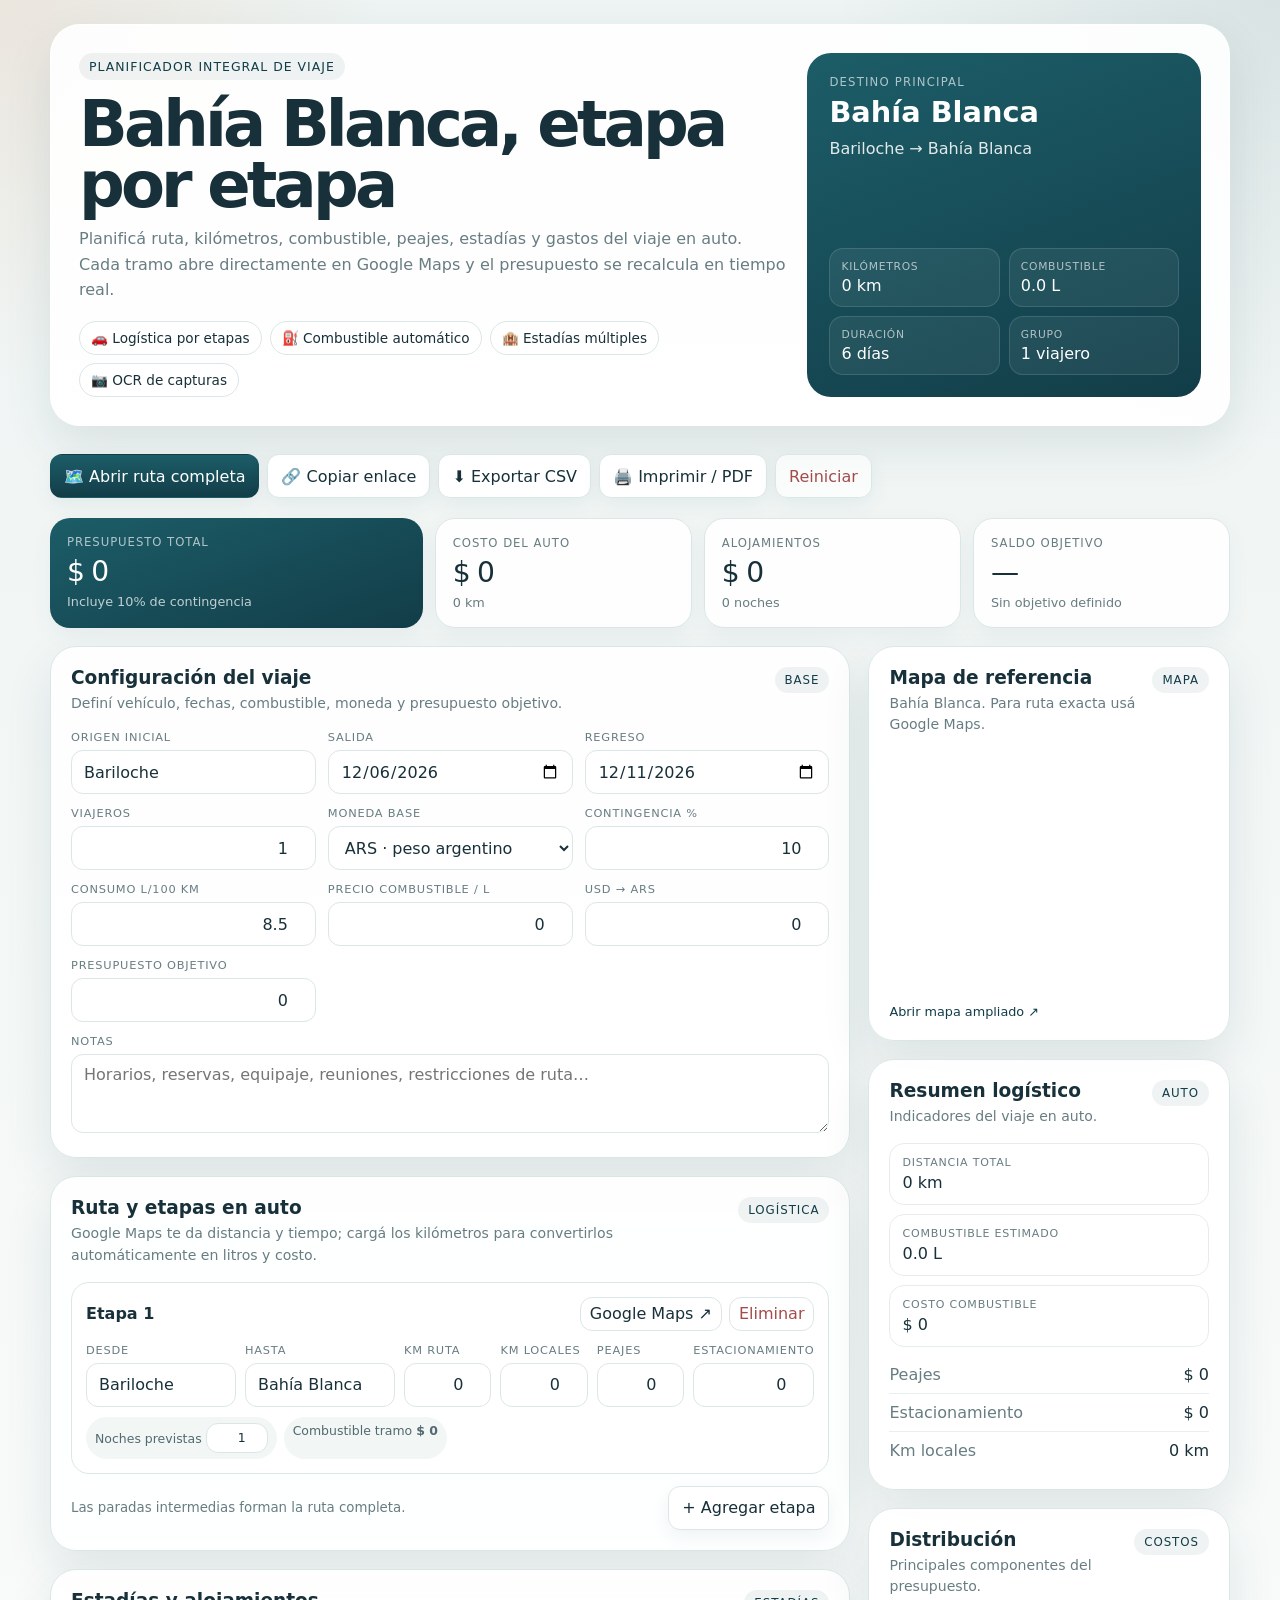
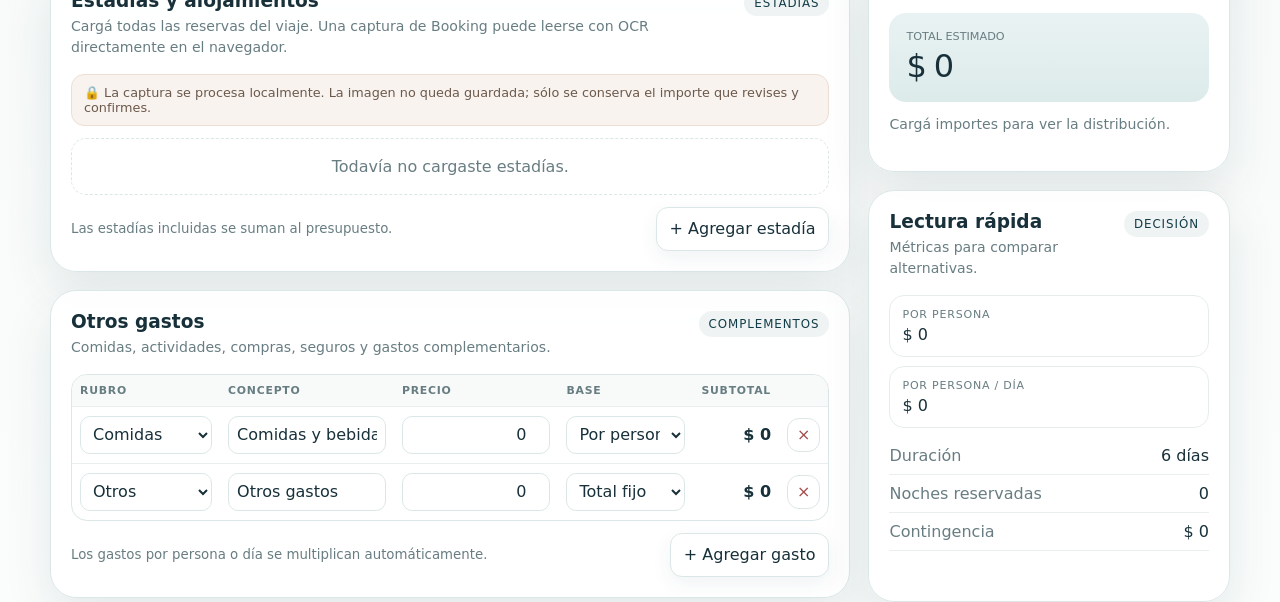
==== commit 6bd90469: "Route Bahía Blanca planner to road trip version" ====
--- a/viaje-bahia-blanca/index.html
+++ b/viaje-bahia-blanca/index.html
@@ -1,112 +1 @@
-<!doctype html>
-<html lang="es">
-<head>
-  <meta charset="utf-8" />
-  <meta name="viewport" content="width=device-width, initial-scale=1" />
-  <meta name="theme-color" content="#123d48" />
-  <meta name="description" content="Planificador visual de presupuesto para un viaje a Bahía Blanca." />
-  <title>Presupuesto de viaje · Bahía Blanca</title>
-  <link rel="stylesheet" href="app.css" />
-</head>
-<body>
-  <header class="top page">
-    <section class="hero">
-      <div class="hero-copy">
-        <div class="eyebrow"><span class="eyebrow-dot"></span>Planificador de viaje</div>
-        <h1>Presupuesto para Bahía Blanca</h1>
-        <p class="lead">Organizá el viaje con una lectura clara de transporte, alojamiento, comidas y gastos diarios. Los importes se recalculan en tiempo real por persona, día o noche.</p>
-        <div class="hero-features" aria-label="Funciones principales">
-          <span class="feature"><svg viewBox="0 0 24 24" fill="none"><path d="M5 12h14M13 6l6 6-6 6" stroke-width="1.8" stroke-linecap="round" stroke-linejoin="round"/></svg>Presupuesto dinámico</span>
-          <span class="feature"><svg viewBox="0 0 24 24" fill="none"><path d="M10 13a5 5 0 0 0 7.54.54l3-3a5 5 0 0 0-7.07-7.07l-1.72 1.71M14 11a5 5 0 0 0-7.54-.54l-3 3a5 5 0 0 0 7.07 7.07l1.71-1.71" stroke-width="1.8" stroke-linecap="round"/></svg>Enlace compartible</span>
-          <span class="feature"><svg viewBox="0 0 24 24" fill="none"><path d="M6 3h9l3 3v15H6zM15 3v4h4M9 12h6M9 16h6" stroke-width="1.8" stroke-linecap="round" stroke-linejoin="round"/></svg>CSV y PDF</span>
-        </div>
-      </div>
-
-      <div class="route-card" aria-label="Resumen del viaje">
-        <div class="route-head">
-          <div class="route-label">Destino</div>
-          <div class="destination">Bahía Blanca</div>
-          <div class="route-line" id="routePreview">Bariloche → Bahía Blanca</div>
-        </div>
-        <div class="route-meta">
-          <div class="route-stat"><span class="k">Duración</span><span class="v" id="miniDateRange">1 día · 0 noches</span></div>
-          <div class="route-stat"><span class="k">Grupo</span><span class="v" id="miniTravelers">1 viajero · ARS</span></div>
-        </div>
-      </div>
-    </section>
-  </header>
-
-  <main class="page">
-    <div class="toolbar" aria-label="Acciones del presupuesto">
-      <button class="btn primary" id="shareBtn" type="button"><svg viewBox="0 0 24 24" fill="none"><path d="M10 13a5 5 0 0 0 7.54.54l3-3a5 5 0 0 0-7.07-7.07l-1.72 1.71M14 11a5 5 0 0 0-7.54-.54l-3 3a5 5 0 0 0 7.07 7.07l1.71-1.71" stroke-width="1.8" stroke-linecap="round"/></svg>Copiar enlace</button>
-      <button class="btn secondary" id="exportBtn" type="button"><svg viewBox="0 0 24 24" fill="none"><path d="M12 3v12M7 10l5 5 5-5M5 20h14" stroke-width="1.8" stroke-linecap="round" stroke-linejoin="round"/></svg>Exportar CSV</button>
-      <button class="btn secondary" id="printBtn" type="button"><svg viewBox="0 0 24 24" fill="none"><path d="M7 8V3h10v5M7 17H5a2 2 0 0 1-2-2v-4a2 2 0 0 1 2-2h14a2 2 0 0 1 2 2v4a2 2 0 0 1-2 2h-2M7 14h10v7H7z" stroke-width="1.8" stroke-linecap="round" stroke-linejoin="round"/></svg>Imprimir / PDF</button>
-      <button class="btn ghost danger" id="resetBtn" type="button"><svg viewBox="0 0 24 24" fill="none"><path d="M4 7h16M9 7V4h6v3M8 10v8M12 10v8M16 10v8M6 7l1 14h10l1-14" stroke-width="1.8" stroke-linecap="round" stroke-linejoin="round"/></svg>Reiniciar</button>
-    </div>
-
-    <section class="summary-grid" aria-label="Resumen rápido">
-      <article class="metric primary"><div class="metric-label">Presupuesto total</div><div class="metric-value" id="summaryTotal">$ 0</div><div class="metric-sub" id="summaryContingency">Incluye 10% de contingencia</div></article>
-      <article class="metric"><div class="metric-label">Por persona</div><div class="metric-value" id="summaryPerPerson">$ 0</div><div class="metric-sub" id="summaryPeople">1 viajero</div></article>
-      <article class="metric"><div class="metric-label">Por día</div><div class="metric-value" id="summaryPerDay">$ 0</div><div class="metric-sub" id="summaryDays">1 día</div></article>
-      <article class="metric"><div class="metric-label">Base</div><div class="metric-value" id="summaryBase">$ 0</div><div class="metric-sub">Antes de contingencia</div></article>
-    </section>
-
-    <div class="layout">
-      <div class="stack">
-        <section class="panel">
-          <div class="panel-head">
-            <div><h2>Datos del viaje</h2><p class="hint">Definí fechas, cantidad de viajeros y moneda. El presupuesto se ajusta automáticamente.</p></div>
-            <span class="tag">Configuración</span>
-          </div>
-          <div class="form-grid">
-            <div class="field"><label for="origin">Origen</label><input id="origin" value="Bariloche" autocomplete="off" /></div>
-            <div class="field"><label for="currency">Moneda</label><select id="currency"><option value="ARS">ARS · peso argentino</option><option value="USD">USD · dólar</option></select></div>
-            <div class="field"><label for="startDate">Salida</label><input id="startDate" type="date" /></div>
-            <div class="field"><label for="endDate">Regreso</label><input id="endDate" type="date" /></div>
-            <div class="field"><label for="travelers">Viajeros</label><input id="travelers" type="number" min="1" step="1" value="1" /></div>
-            <div class="field"><label for="contingency">Contingencia (%)</label><input id="contingency" type="number" min="0" max="100" step="1" value="10" /></div>
-            <div class="field full"><label for="notes">Notas</label><textarea id="notes" rows="3" placeholder="Ej.: reservar hotel cerca del centro, llevar equipaje de mano, estimar combustible…"></textarea></div>
-          </div>
-        </section>
-
-        <section class="panel">
-          <div class="panel-head">
-            <div><h2>Gastos</h2><p class="hint">Cargá el precio unitario y elegí si corresponde al total, a cada persona, a cada día o a cada noche.</p></div>
-            <span class="tag">Detalle</span>
-          </div>
-          <div class="table-shell">
-            <div class="expense-table">
-              <table>
-                <thead><tr><th>Rubro</th><th>Concepto</th><th>Precio</th><th>Base de cálculo</th><th>Subtotal</th><th aria-label="Eliminar"></th></tr></thead>
-                <tbody id="expenseBody"></tbody>
-              </table>
-            </div>
-          </div>
-          <div class="add-row"><small>Agregá todos los conceptos que necesites para representar el viaje con el nivel de detalle que prefieras.</small><button class="btn secondary" id="addExpenseBtn" type="button">+ Agregar gasto</button></div>
-        </section>
-      </div>
-
-      <aside class="stack sticky">
-        <section class="panel">
-          <div class="panel-head"><div><h2>Resumen</h2><p class="hint">Distribución del costo cargado por rubro.</p></div><span class="tag">Vista general</span></div>
-          <div class="total-card"><div class="k">Total estimado</div><div class="v" id="sideTotal">$ 0</div></div>
-          <div id="categoryBreakdown" class="breakdown"></div>
-        </section>
-
-        <section class="panel">
-          <div class="panel-head"><div><h2>Lectura rápida</h2><p class="hint">Indicadores para evaluar el presupuesto de un vistazo.</p></div><span class="tag">Indicadores</span></div>
-          <div class="quick-card"><div class="k">Costo por persona y día</div><div class="v" id="perPersonDayText">$ 0</div></div>
-          <div class="quick-card"><div class="k">Duración</div><div class="v" id="durationText">1 día · 0 noches</div></div>
-          <div class="split"><span>Viajeros</span><span id="peopleText">1</span></div>
-          <div class="split"><span>Base cargada</span><span id="baseText">$ 0</span></div>
-          <div class="split"><span>Contingencia</span><span id="contingencyText">$ 0</span></div>
-          <div class="status" id="status" role="status" aria-live="polite"></div>
-          <p class="footnote">Los datos se guardan automáticamente en este navegador. El enlace compartible incorpora una copia del presupuesto.</p>
-        </section>
-      </aside>
-    </div>
-  </main>
-
-  <script src="app.js"></script>
-</body>
-</html>+<!doctype html><html lang="es"><head><meta charset="utf-8"><meta name="viewport" content="width=device-width,initial-scale=1"><meta name="theme-color" content="#123d48"><title>Viaje a Bahía Blanca</title><script>location.replace('roadtrip.html'+location.search+location.hash)</script></head><body><p>Abriendo el planificador del viaje…</p><p><a href="roadtrip.html">Entrar al planificador</a></p></body></html>
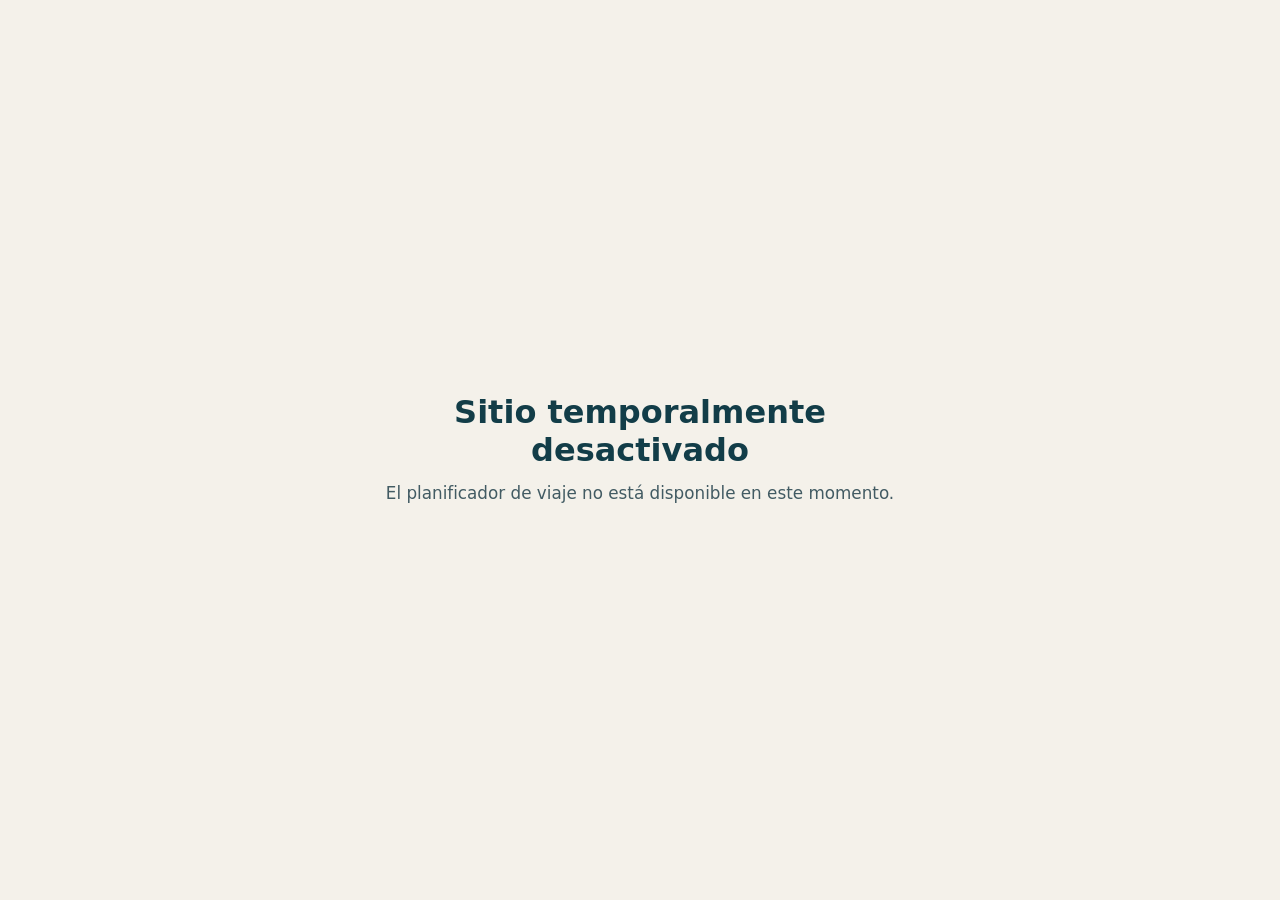
==== commit 6884e414: "Desactivar temporalmente la web del viaje" ====
--- a/viaje-bahia-blanca/index.html
+++ b/viaje-bahia-blanca/index.html
@@ -1 +1,22 @@
-<!doctype html><html lang="es"><head><meta charset="utf-8"><meta name="viewport" content="width=device-width,initial-scale=1"><meta name="theme-color" content="#123d48"><title>Viaje a Bahía Blanca</title><script>location.replace('roadtrip.html'+location.search+location.hash)</script></head><body><p>Abriendo el planificador del viaje…</p><p><a href="roadtrip.html">Entrar al planificador</a></p></body></html>+<!doctype html>
+<html lang="es">
+<head>
+  <meta charset="utf-8">
+  <meta name="viewport" content="width=device-width,initial-scale=1">
+  <meta name="theme-color" content="#123d48">
+  <meta name="robots" content="noindex,nofollow">
+  <title>Sitio desactivado</title>
+  <style>
+    body{margin:0;min-height:100vh;display:grid;place-items:center;background:#f4f1ea;color:#123d48;font-family:system-ui,-apple-system,BlinkMacSystemFont,"Segoe UI",sans-serif}
+    main{max-width:520px;padding:32px;text-align:center}
+    h1{font-size:2rem;margin:0 0 12px}
+    p{font-size:1.05rem;line-height:1.5;margin:0;color:#425b63}
+  </style>
+</head>
+<body>
+  <main>
+    <h1>Sitio temporalmente desactivado</h1>
+    <p>El planificador de viaje no está disponible en este momento.</p>
+  </main>
+</body>
+</html>
